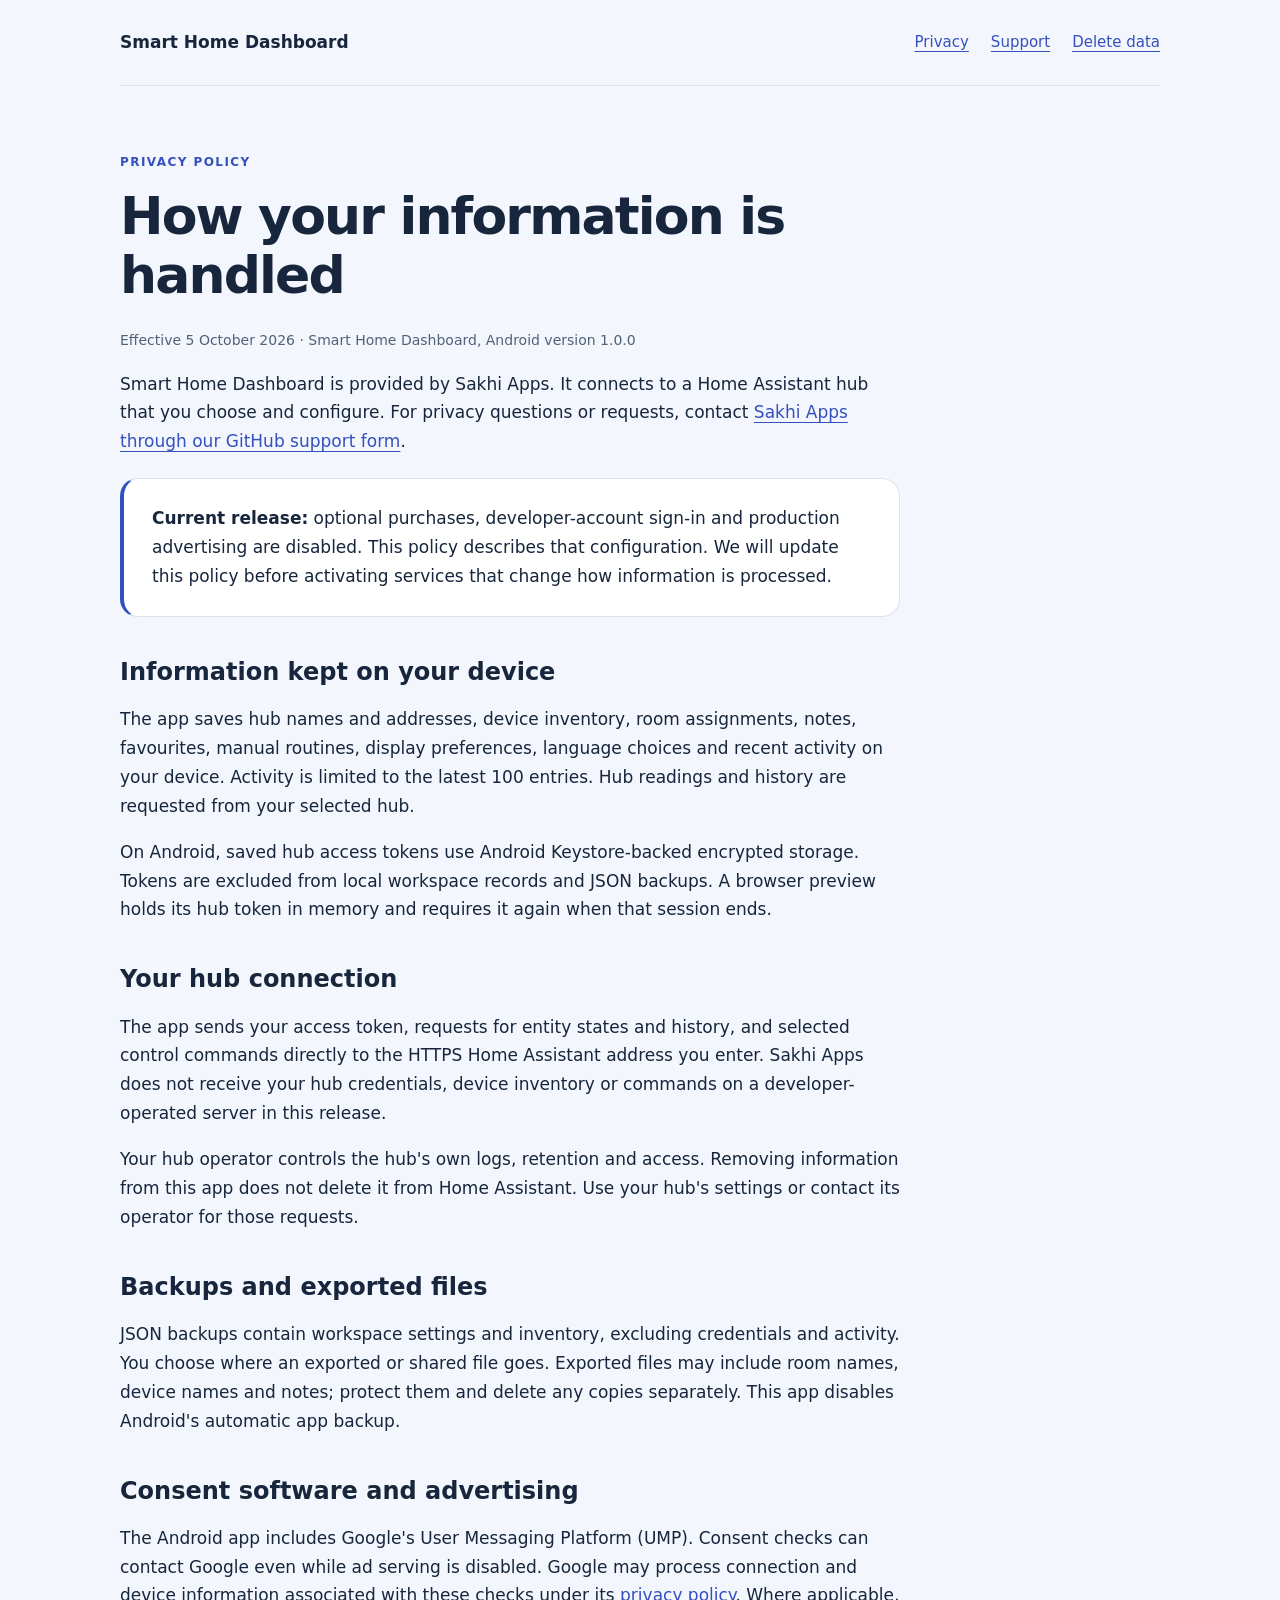
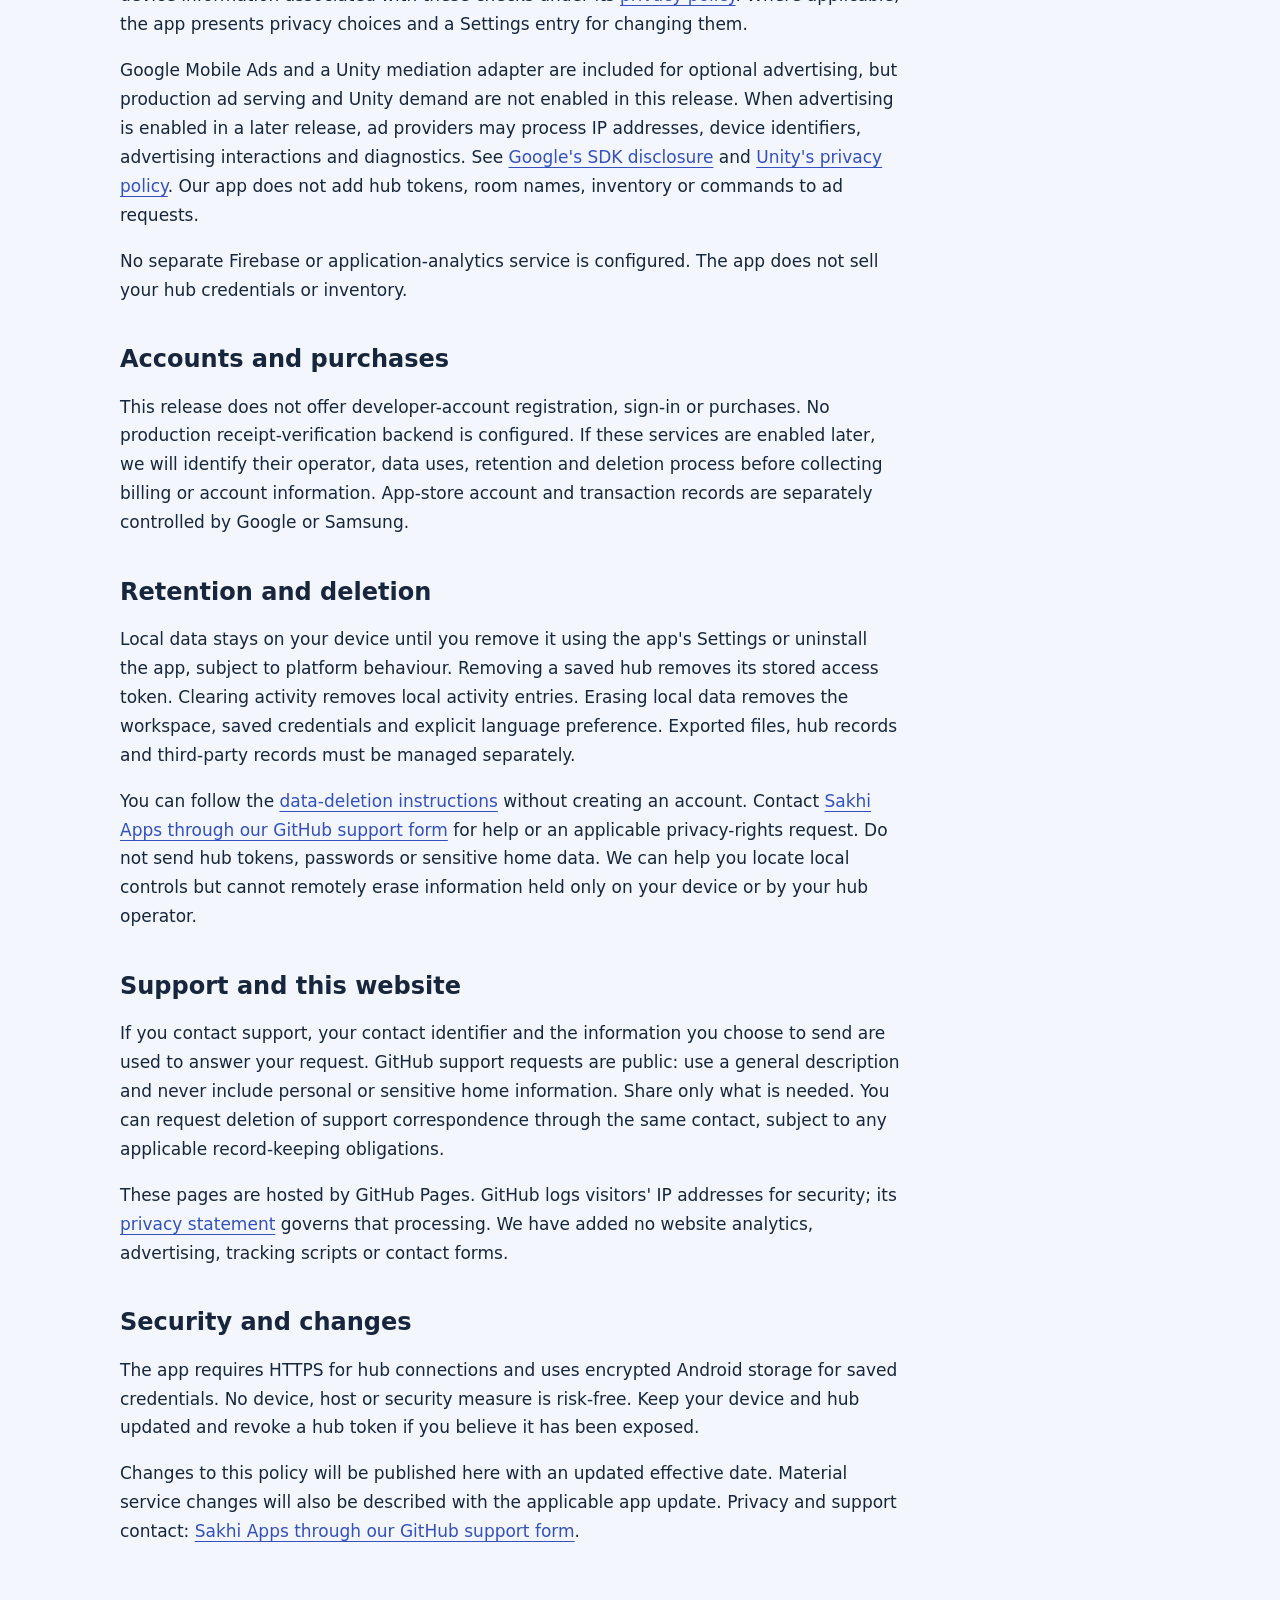
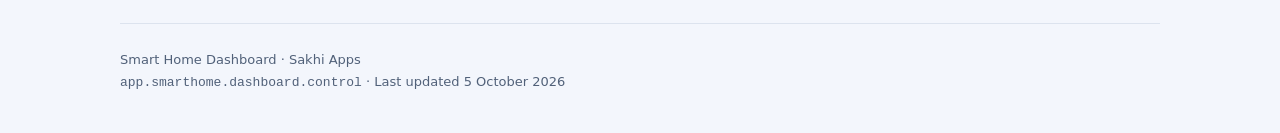
==== privacy.html @ 19cf366d "Publish Smart Home Dashboard privacy and support pages" ====
<!doctype html><html lang="en"><head><meta charset="utf-8"><meta name="viewport" content="width=device-width, initial-scale=1"><meta name="referrer" content="strict-origin-when-cross-origin"><title>Privacy policy · Smart Home Dashboard</title><meta name="description" content="Privacy, support and data controls for Smart Home Dashboard by Sakhi Apps."><link rel="stylesheet" href="styles.css"></head><body><header><a class="brand" href="index.html">Smart Home Dashboard</a><nav aria-label="Main navigation"><a href="privacy.html">Privacy</a><a href="support.html">Support</a><a href="data-deletion.html">Delete data</a></nav></header><main><article><p class="eyebrow">Privacy policy</p><h1>How your information is handled</h1><p class="meta">Effective 5 October 2026 · Smart Home Dashboard, Android version 1.0.0</p><p>Smart Home Dashboard is provided by Sakhi Apps. It connects to a Home Assistant hub that you choose and configure. For privacy questions or requests, contact <a class="contact" href="https://github.com/sathvic-kollu/smart-home-dashboard-support/issues/new">Sakhi Apps through our GitHub support form</a>.</p><div class="notice"><strong>Current release:</strong> optional purchases, developer-account sign-in and production advertising are disabled. This policy describes that configuration. We will update this policy before activating services that change how information is processed.</div><h2>Information kept on your device</h2><p>The app saves hub names and addresses, device inventory, room assignments, notes, favourites, manual routines, display preferences, language choices and recent activity on your device. Activity is limited to the latest 100 entries. Hub readings and history are requested from your selected hub.</p><p>On Android, saved hub access tokens use Android Keystore-backed encrypted storage. Tokens are excluded from local workspace records and JSON backups. A browser preview holds its hub token in memory and requires it again when that session ends.</p><h2>Your hub connection</h2><p>The app sends your access token, requests for entity states and history, and selected control commands directly to the HTTPS Home Assistant address you enter. Sakhi Apps does not receive your hub credentials, device inventory or commands on a developer-operated server in this release.</p><p>Your hub operator controls the hub's own logs, retention and access. Removing information from this app does not delete it from Home Assistant. Use your hub's settings or contact its operator for those requests.</p><h2>Backups and exported files</h2><p>JSON backups contain workspace settings and inventory, excluding credentials and activity. You choose where an exported or shared file goes. Exported files may include room names, device names and notes; protect them and delete any copies separately. This app disables Android's automatic app backup.</p><h2>Consent software and advertising</h2><p>The Android app includes Google's User Messaging Platform (UMP). Consent checks can contact Google even while ad serving is disabled. Google may process connection and device information associated with these checks under its <a href="https://policies.google.com/privacy">privacy policy</a>. Where applicable, the app presents privacy choices and a Settings entry for changing them.</p><p>Google Mobile Ads and a Unity mediation adapter are included for optional advertising, but production ad serving and Unity demand are not enabled in this release. When advertising is enabled in a later release, ad providers may process IP addresses, device identifiers, advertising interactions and diagnostics. See <a href="https://developers.google.com/admob/android/privacy/play-data-disclosure">Google's SDK disclosure</a> and <a href="https://unity.com/legal/privacy-policy">Unity's privacy policy</a>. Our app does not add hub tokens, room names, inventory or commands to ad requests.</p><p>No separate Firebase or application-analytics service is configured. The app does not sell your hub credentials or inventory.</p><h2>Accounts and purchases</h2><p>This release does not offer developer-account registration, sign-in or purchases. No production receipt-verification backend is configured. If these services are enabled later, we will identify their operator, data uses, retention and deletion process before collecting billing or account information. App-store account and transaction records are separately controlled by Google or Samsung.</p><h2>Retention and deletion</h2><p>Local data stays on your device until you remove it using the app's Settings or uninstall the app, subject to platform behaviour. Removing a saved hub removes its stored access token. Clearing activity removes local activity entries. Erasing local data removes the workspace, saved credentials and explicit language preference. Exported files, hub records and third-party records must be managed separately.</p><p>You can follow the <a href="data-deletion.html">data-deletion instructions</a> without creating an account. Contact <a class="contact" href="https://github.com/sathvic-kollu/smart-home-dashboard-support/issues/new">Sakhi Apps through our GitHub support form</a> for help or an applicable privacy-rights request. Do not send hub tokens, passwords or sensitive home data. We can help you locate local controls but cannot remotely erase information held only on your device or by your hub operator.</p><h2>Support and this website</h2><p>If you contact support, your contact identifier and the information you choose to send are used to answer your request. GitHub support requests are public: use a general description and never include personal or sensitive home information. Share only what is needed. You can request deletion of support correspondence through the same contact, subject to any applicable record-keeping obligations.</p><p>These pages are hosted by GitHub Pages. GitHub logs visitors' IP addresses for security; its <a href="https://docs.github.com/en/site-policy/privacy-policies/github-general-privacy-statement">privacy statement</a> governs that processing. We have added no website analytics, advertising, tracking scripts or contact forms.</p><h2>Security and changes</h2><p>The app requires HTTPS for hub connections and uses encrypted Android storage for saved credentials. No device, host or security measure is risk-free. Keep your device and hub updated and revoke a hub token if you believe it has been exposed.</p><p>Changes to this policy will be published here with an updated effective date. Material service changes will also be described with the applicable app update. Privacy and support contact: <a class="contact" href="https://github.com/sathvic-kollu/smart-home-dashboard-support/issues/new">Sakhi Apps through our GitHub support form</a>.</p></article></main><footer>Smart Home Dashboard · Sakhi Apps<br><code>app.smarthome.dashboard.control</code> · Last updated 5 October 2026</footer></body></html>
---- styles.css ----
:root{color-scheme:light;--ink:#17263c;--muted:#516179;--blue:#3450bd;--line:#dce3ee;--paper:#fff;--back:#f3f6fc}*{box-sizing:border-box}html{scroll-behavior:smooth}body{margin:0;background:var(--back);color:var(--ink);font:17px/1.7 system-ui,-apple-system,BlinkMacSystemFont,"Segoe UI",sans-serif}a{color:var(--blue);text-underline-offset:4px}a:focus-visible,summary:focus-visible{outline:3px solid #1c64e8;outline-offset:5px}header,main,footer{width:min(1040px,calc(100% - 40px));margin:auto}header{display:flex;align-items:center;justify-content:space-between;gap:24px;padding:28px 0;border-bottom:1px solid var(--line)}.brand{font-weight:750;text-decoration:none;color:var(--ink)}nav{display:flex;gap:22px;flex-wrap:wrap;font-size:15px}main{padding:54px 0 60px}article{max-width:780px}.eyebrow{font-size:12px;letter-spacing:.12em;text-transform:uppercase;font-weight:750;color:var(--blue)}h1{font-size:clamp(34px,6vw,52px);line-height:1.13;letter-spacing:-.035em;margin:15px 0 24px}h2{font-size:24px;line-height:1.3;margin:40px 0 12px}h3{font-size:19px;margin:25px 0 8px}.lead{font-size:20px;line-height:1.6;color:var(--muted)}.meta{color:var(--muted);font-size:14px}.notice,.card{background:var(--paper);border:1px solid var(--line);border-radius:18px;padding:25px 28px;margin:22px 0}.notice{border-left:4px solid var(--blue)}.cards{display:grid;grid-template-columns:repeat(3,minmax(0,1fr));gap:20px}.cards .card{margin:0}.card h2{margin:0 0 12px}.card p{font-size:16px;color:var(--muted)}.button{display:inline-flex;min-height:48px;align-items:center;background:var(--blue);color:white;border-radius:10px;padding:10px 18px;text-decoration:none;font-weight:650}.contact{overflow-wrap:anywhere}table{width:100%;border-collapse:collapse;font-size:15px}td,th{text-align:left;vertical-align:top;padding:14px 10px;border-bottom:1px solid var(--line)}th{color:var(--muted);font-weight:650}ul,ol{padding-left:24px}li{margin:8px 0}footer{border-top:1px solid var(--line);padding:25px 0 40px;color:var(--muted);font-size:13px}code{overflow-wrap:anywhere}details{border-top:1px solid var(--line);padding:20px 0}summary{font-weight:650;cursor:pointer;min-height:44px}section{scroll-margin-top:25px}@media(max-width:700px){header{align-items:flex-start;flex-direction:column;gap:14px}main{padding-top:35px}.cards{grid-template-columns:1fr}.notice,.card{padding:20px}table{font-size:14px}td,th{padding:10px 6px}}@media(prefers-reduced-motion:reduce){html{scroll-behavior:auto}}
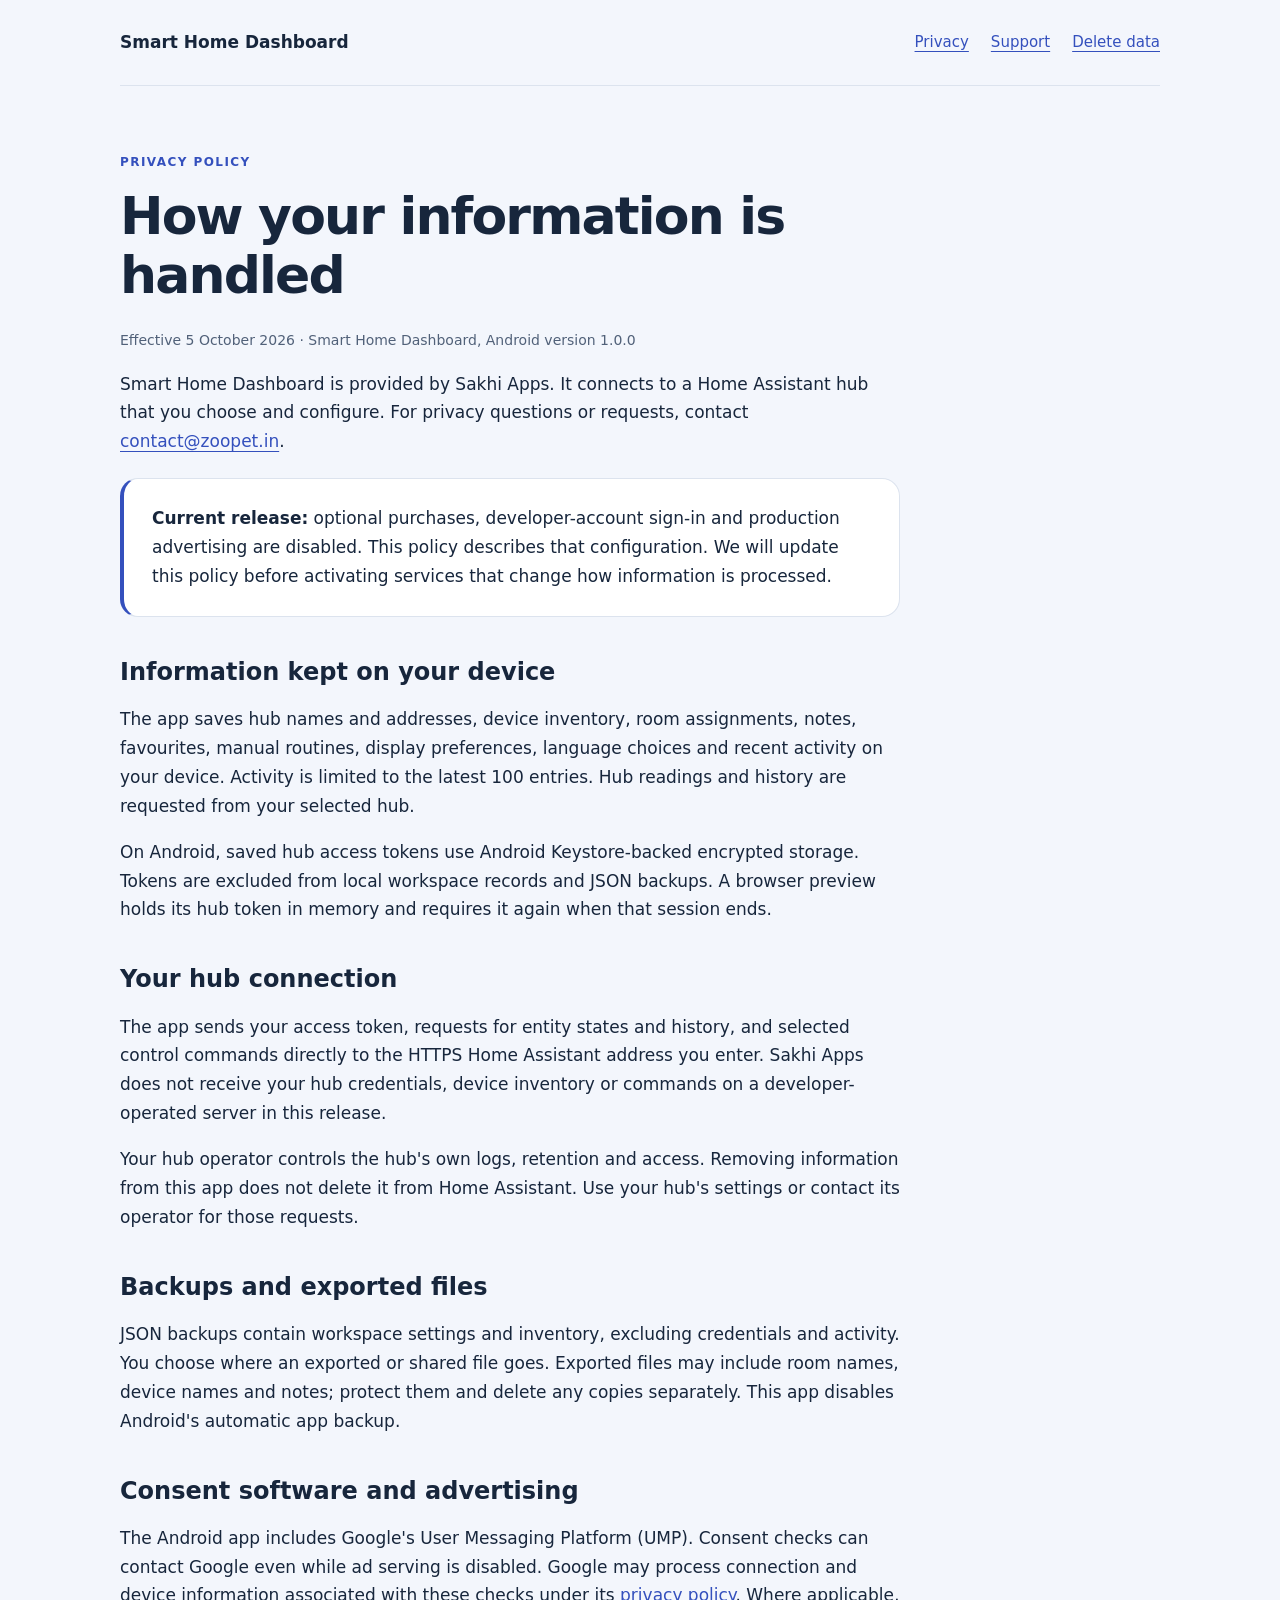
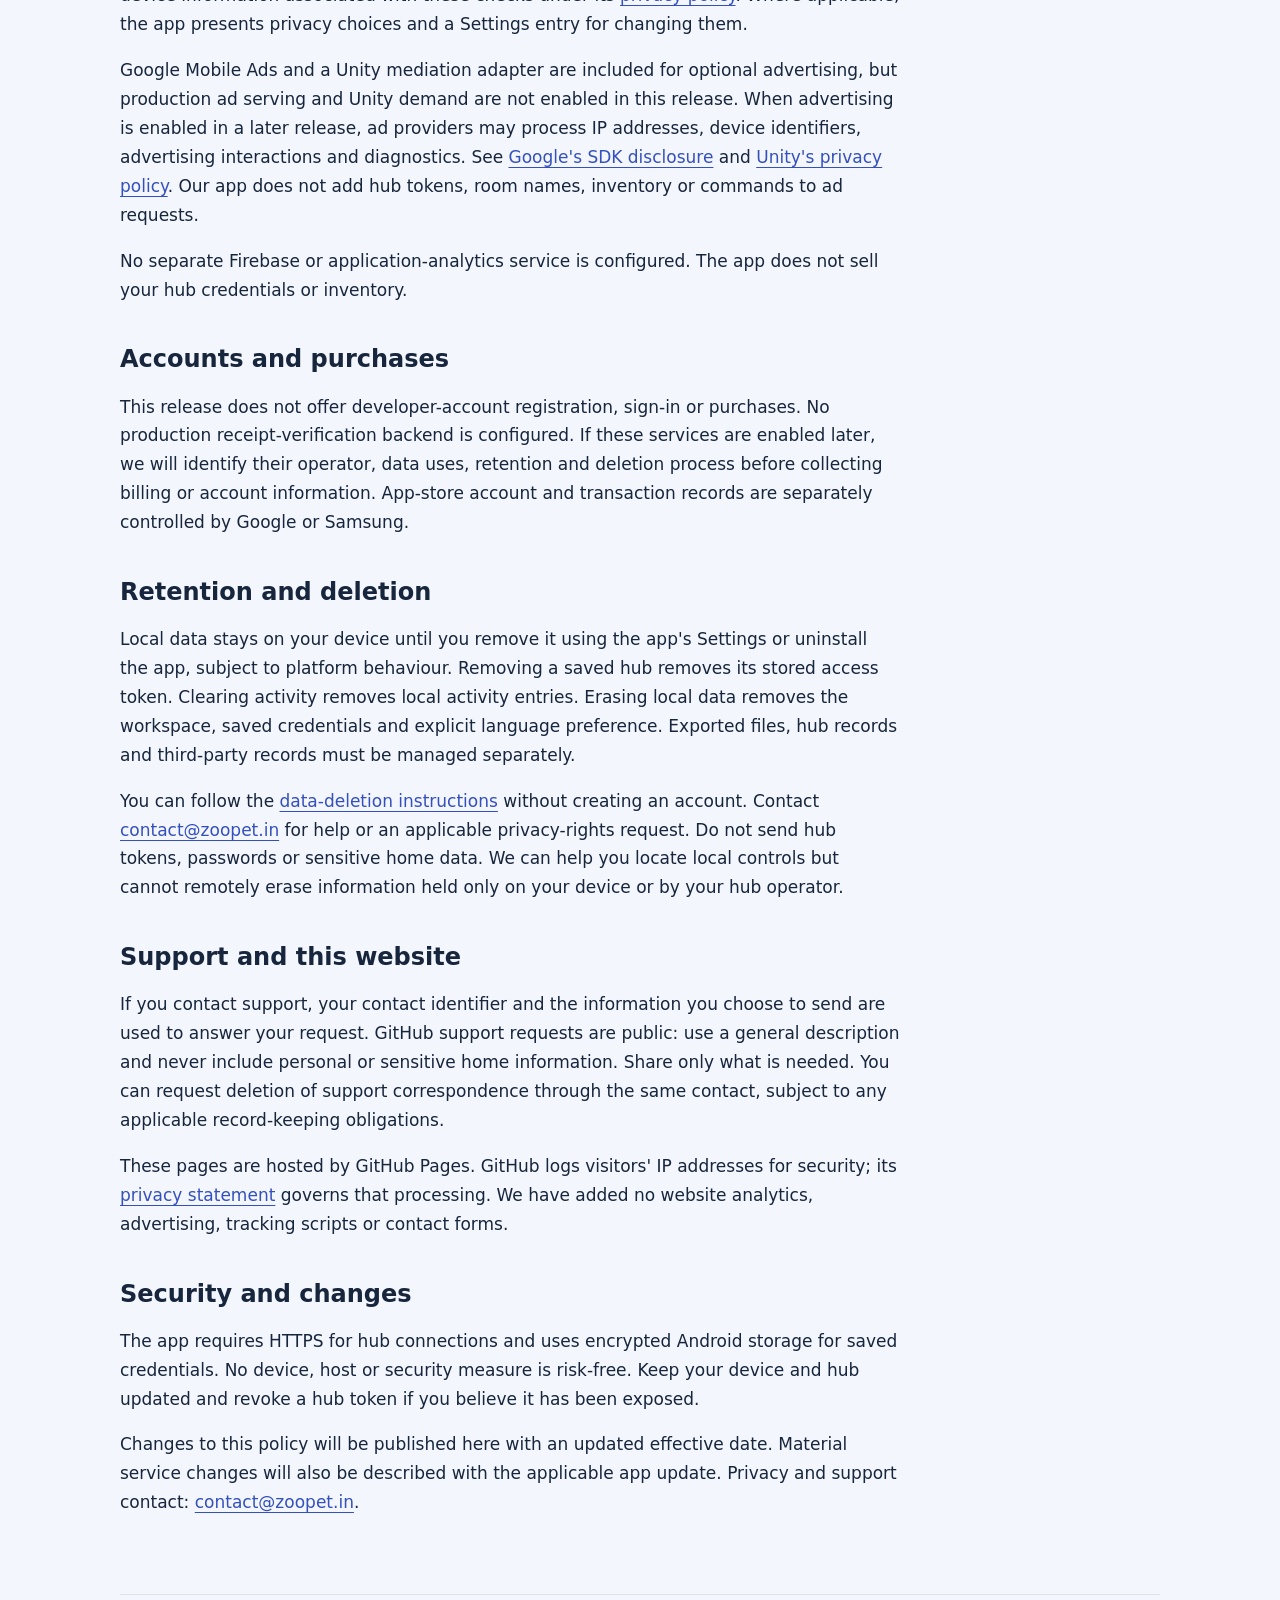
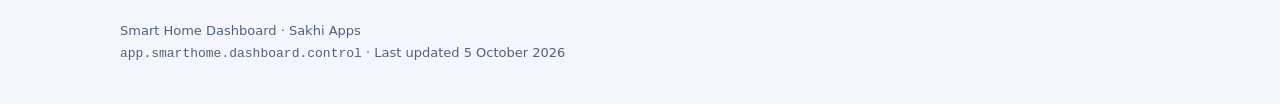
==== commit f5a8c5ff: "Add owner-provided privacy and support email" ====
--- a/privacy.html
+++ b/privacy.html
@@ -1 +1 @@
-<!doctype html><html lang="en"><head><meta charset="utf-8"><meta name="viewport" content="width=device-width, initial-scale=1"><meta name="referrer" content="strict-origin-when-cross-origin"><title>Privacy policy · Smart Home Dashboard</title><meta name="description" content="Privacy, support and data controls for Smart Home Dashboard by Sakhi Apps."><link rel="stylesheet" href="styles.css"></head><body><header><a class="brand" href="index.html">Smart Home Dashboard</a><nav aria-label="Main navigation"><a href="privacy.html">Privacy</a><a href="support.html">Support</a><a href="data-deletion.html">Delete data</a></nav></header><main><article><p class="eyebrow">Privacy policy</p><h1>How your information is handled</h1><p class="meta">Effective 5 October 2026 · Smart Home Dashboard, Android version 1.0.0</p><p>Smart Home Dashboard is provided by Sakhi Apps. It connects to a Home Assistant hub that you choose and configure. For privacy questions or requests, contact <a class="contact" href="https://github.com/sathvic-kollu/smart-home-dashboard-support/issues/new">Sakhi Apps through our GitHub support form</a>.</p><div class="notice"><strong>Current release:</strong> optional purchases, developer-account sign-in and production advertising are disabled. This policy describes that configuration. We will update this policy before activating services that change how information is processed.</div><h2>Information kept on your device</h2><p>The app saves hub names and addresses, device inventory, room assignments, notes, favourites, manual routines, display preferences, language choices and recent activity on your device. Activity is limited to the latest 100 entries. Hub readings and history are requested from your selected hub.</p><p>On Android, saved hub access tokens use Android Keystore-backed encrypted storage. Tokens are excluded from local workspace records and JSON backups. A browser preview holds its hub token in memory and requires it again when that session ends.</p><h2>Your hub connection</h2><p>The app sends your access token, requests for entity states and history, and selected control commands directly to the HTTPS Home Assistant address you enter. Sakhi Apps does not receive your hub credentials, device inventory or commands on a developer-operated server in this release.</p><p>Your hub operator controls the hub's own logs, retention and access. Removing information from this app does not delete it from Home Assistant. Use your hub's settings or contact its operator for those requests.</p><h2>Backups and exported files</h2><p>JSON backups contain workspace settings and inventory, excluding credentials and activity. You choose where an exported or shared file goes. Exported files may include room names, device names and notes; protect them and delete any copies separately. This app disables Android's automatic app backup.</p><h2>Consent software and advertising</h2><p>The Android app includes Google's User Messaging Platform (UMP). Consent checks can contact Google even while ad serving is disabled. Google may process connection and device information associated with these checks under its <a href="https://policies.google.com/privacy">privacy policy</a>. Where applicable, the app presents privacy choices and a Settings entry for changing them.</p><p>Google Mobile Ads and a Unity mediation adapter are included for optional advertising, but production ad serving and Unity demand are not enabled in this release. When advertising is enabled in a later release, ad providers may process IP addresses, device identifiers, advertising interactions and diagnostics. See <a href="https://developers.google.com/admob/android/privacy/play-data-disclosure">Google's SDK disclosure</a> and <a href="https://unity.com/legal/privacy-policy">Unity's privacy policy</a>. Our app does not add hub tokens, room names, inventory or commands to ad requests.</p><p>No separate Firebase or application-analytics service is configured. The app does not sell your hub credentials or inventory.</p><h2>Accounts and purchases</h2><p>This release does not offer developer-account registration, sign-in or purchases. No production receipt-verification backend is configured. If these services are enabled later, we will identify their operator, data uses, retention and deletion process before collecting billing or account information. App-store account and transaction records are separately controlled by Google or Samsung.</p><h2>Retention and deletion</h2><p>Local data stays on your device until you remove it using the app's Settings or uninstall the app, subject to platform behaviour. Removing a saved hub removes its stored access token. Clearing activity removes local activity entries. Erasing local data removes the workspace, saved credentials and explicit language preference. Exported files, hub records and third-party records must be managed separately.</p><p>You can follow the <a href="data-deletion.html">data-deletion instructions</a> without creating an account. Contact <a class="contact" href="https://github.com/sathvic-kollu/smart-home-dashboard-support/issues/new">Sakhi Apps through our GitHub support form</a> for help or an applicable privacy-rights request. Do not send hub tokens, passwords or sensitive home data. We can help you locate local controls but cannot remotely erase information held only on your device or by your hub operator.</p><h2>Support and this website</h2><p>If you contact support, your contact identifier and the information you choose to send are used to answer your request. GitHub support requests are public: use a general description and never include personal or sensitive home information. Share only what is needed. You can request deletion of support correspondence through the same contact, subject to any applicable record-keeping obligations.</p><p>These pages are hosted by GitHub Pages. GitHub logs visitors' IP addresses for security; its <a href="https://docs.github.com/en/site-policy/privacy-policies/github-general-privacy-statement">privacy statement</a> governs that processing. We have added no website analytics, advertising, tracking scripts or contact forms.</p><h2>Security and changes</h2><p>The app requires HTTPS for hub connections and uses encrypted Android storage for saved credentials. No device, host or security measure is risk-free. Keep your device and hub updated and revoke a hub token if you believe it has been exposed.</p><p>Changes to this policy will be published here with an updated effective date. Material service changes will also be described with the applicable app update. Privacy and support contact: <a class="contact" href="https://github.com/sathvic-kollu/smart-home-dashboard-support/issues/new">Sakhi Apps through our GitHub support form</a>.</p></article></main><footer>Smart Home Dashboard · Sakhi Apps<br><code>app.smarthome.dashboard.control</code> · Last updated 5 October 2026</footer></body></html>+<!doctype html><html lang="en"><head><meta charset="utf-8"><meta name="viewport" content="width=device-width, initial-scale=1"><meta name="referrer" content="strict-origin-when-cross-origin"><title>Privacy policy · Smart Home Dashboard</title><meta name="description" content="Privacy, support and data controls for Smart Home Dashboard by Sakhi Apps."><link rel="stylesheet" href="styles.css"></head><body><header><a class="brand" href="index.html">Smart Home Dashboard</a><nav aria-label="Main navigation"><a href="privacy.html">Privacy</a><a href="support.html">Support</a><a href="data-deletion.html">Delete data</a></nav></header><main><article><p class="eyebrow">Privacy policy</p><h1>How your information is handled</h1><p class="meta">Effective 5 October 2026 · Smart Home Dashboard, Android version 1.0.0</p><p>Smart Home Dashboard is provided by Sakhi Apps. It connects to a Home Assistant hub that you choose and configure. For privacy questions or requests, contact <a class="contact" href="mailto:contact@zoopet.in">contact@zoopet.in</a>.</p><div class="notice"><strong>Current release:</strong> optional purchases, developer-account sign-in and production advertising are disabled. This policy describes that configuration. We will update this policy before activating services that change how information is processed.</div><h2>Information kept on your device</h2><p>The app saves hub names and addresses, device inventory, room assignments, notes, favourites, manual routines, display preferences, language choices and recent activity on your device. Activity is limited to the latest 100 entries. Hub readings and history are requested from your selected hub.</p><p>On Android, saved hub access tokens use Android Keystore-backed encrypted storage. Tokens are excluded from local workspace records and JSON backups. A browser preview holds its hub token in memory and requires it again when that session ends.</p><h2>Your hub connection</h2><p>The app sends your access token, requests for entity states and history, and selected control commands directly to the HTTPS Home Assistant address you enter. Sakhi Apps does not receive your hub credentials, device inventory or commands on a developer-operated server in this release.</p><p>Your hub operator controls the hub's own logs, retention and access. Removing information from this app does not delete it from Home Assistant. Use your hub's settings or contact its operator for those requests.</p><h2>Backups and exported files</h2><p>JSON backups contain workspace settings and inventory, excluding credentials and activity. You choose where an exported or shared file goes. Exported files may include room names, device names and notes; protect them and delete any copies separately. This app disables Android's automatic app backup.</p><h2>Consent software and advertising</h2><p>The Android app includes Google's User Messaging Platform (UMP). Consent checks can contact Google even while ad serving is disabled. Google may process connection and device information associated with these checks under its <a href="https://policies.google.com/privacy">privacy policy</a>. Where applicable, the app presents privacy choices and a Settings entry for changing them.</p><p>Google Mobile Ads and a Unity mediation adapter are included for optional advertising, but production ad serving and Unity demand are not enabled in this release. When advertising is enabled in a later release, ad providers may process IP addresses, device identifiers, advertising interactions and diagnostics. See <a href="https://developers.google.com/admob/android/privacy/play-data-disclosure">Google's SDK disclosure</a> and <a href="https://unity.com/legal/privacy-policy">Unity's privacy policy</a>. Our app does not add hub tokens, room names, inventory or commands to ad requests.</p><p>No separate Firebase or application-analytics service is configured. The app does not sell your hub credentials or inventory.</p><h2>Accounts and purchases</h2><p>This release does not offer developer-account registration, sign-in or purchases. No production receipt-verification backend is configured. If these services are enabled later, we will identify their operator, data uses, retention and deletion process before collecting billing or account information. App-store account and transaction records are separately controlled by Google or Samsung.</p><h2>Retention and deletion</h2><p>Local data stays on your device until you remove it using the app's Settings or uninstall the app, subject to platform behaviour. Removing a saved hub removes its stored access token. Clearing activity removes local activity entries. Erasing local data removes the workspace, saved credentials and explicit language preference. Exported files, hub records and third-party records must be managed separately.</p><p>You can follow the <a href="data-deletion.html">data-deletion instructions</a> without creating an account. Contact <a class="contact" href="mailto:contact@zoopet.in">contact@zoopet.in</a> for help or an applicable privacy-rights request. Do not send hub tokens, passwords or sensitive home data. We can help you locate local controls but cannot remotely erase information held only on your device or by your hub operator.</p><h2>Support and this website</h2><p>If you contact support, your contact identifier and the information you choose to send are used to answer your request. GitHub support requests are public: use a general description and never include personal or sensitive home information. Share only what is needed. You can request deletion of support correspondence through the same contact, subject to any applicable record-keeping obligations.</p><p>These pages are hosted by GitHub Pages. GitHub logs visitors' IP addresses for security; its <a href="https://docs.github.com/en/site-policy/privacy-policies/github-general-privacy-statement">privacy statement</a> governs that processing. We have added no website analytics, advertising, tracking scripts or contact forms.</p><h2>Security and changes</h2><p>The app requires HTTPS for hub connections and uses encrypted Android storage for saved credentials. No device, host or security measure is risk-free. Keep your device and hub updated and revoke a hub token if you believe it has been exposed.</p><p>Changes to this policy will be published here with an updated effective date. Material service changes will also be described with the applicable app update. Privacy and support contact: <a class="contact" href="mailto:contact@zoopet.in">contact@zoopet.in</a>.</p></article></main><footer>Smart Home Dashboard · Sakhi Apps<br><code>app.smarthome.dashboard.control</code> · Last updated 5 October 2026</footer></body></html>
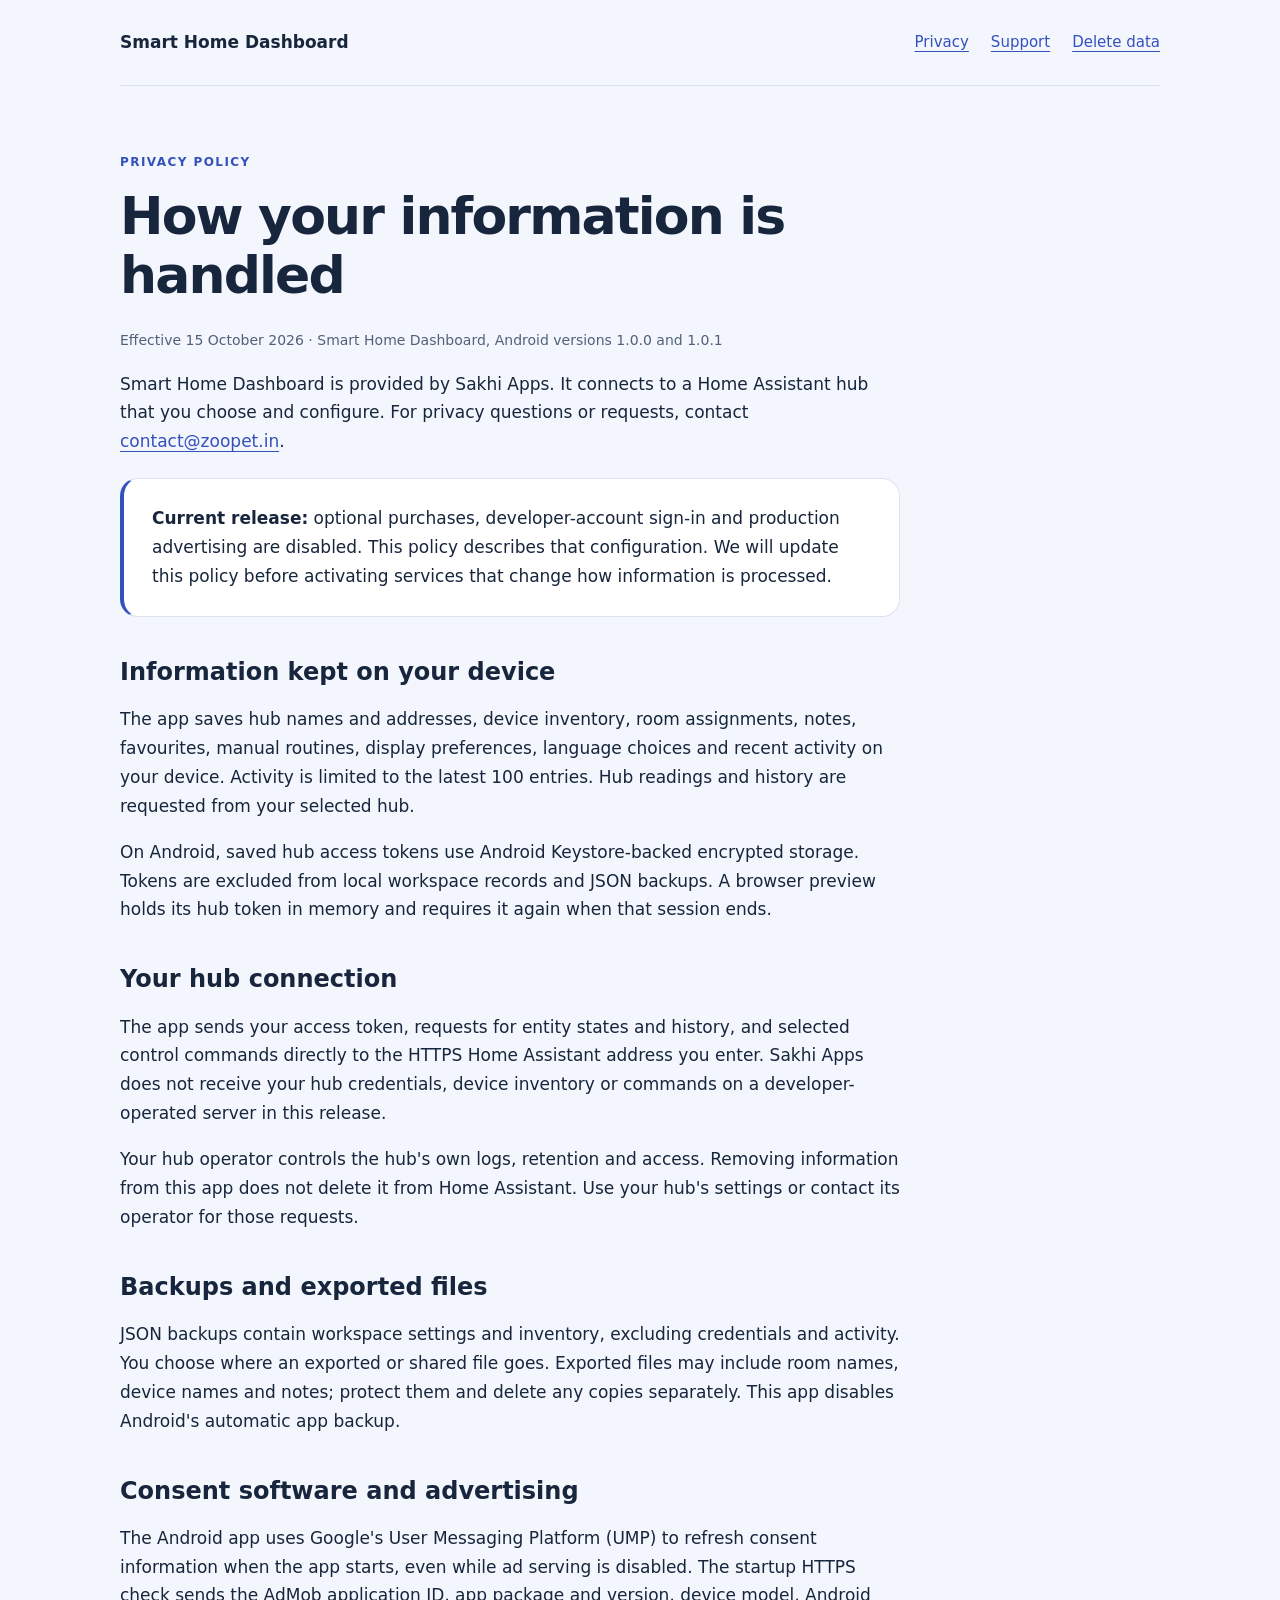
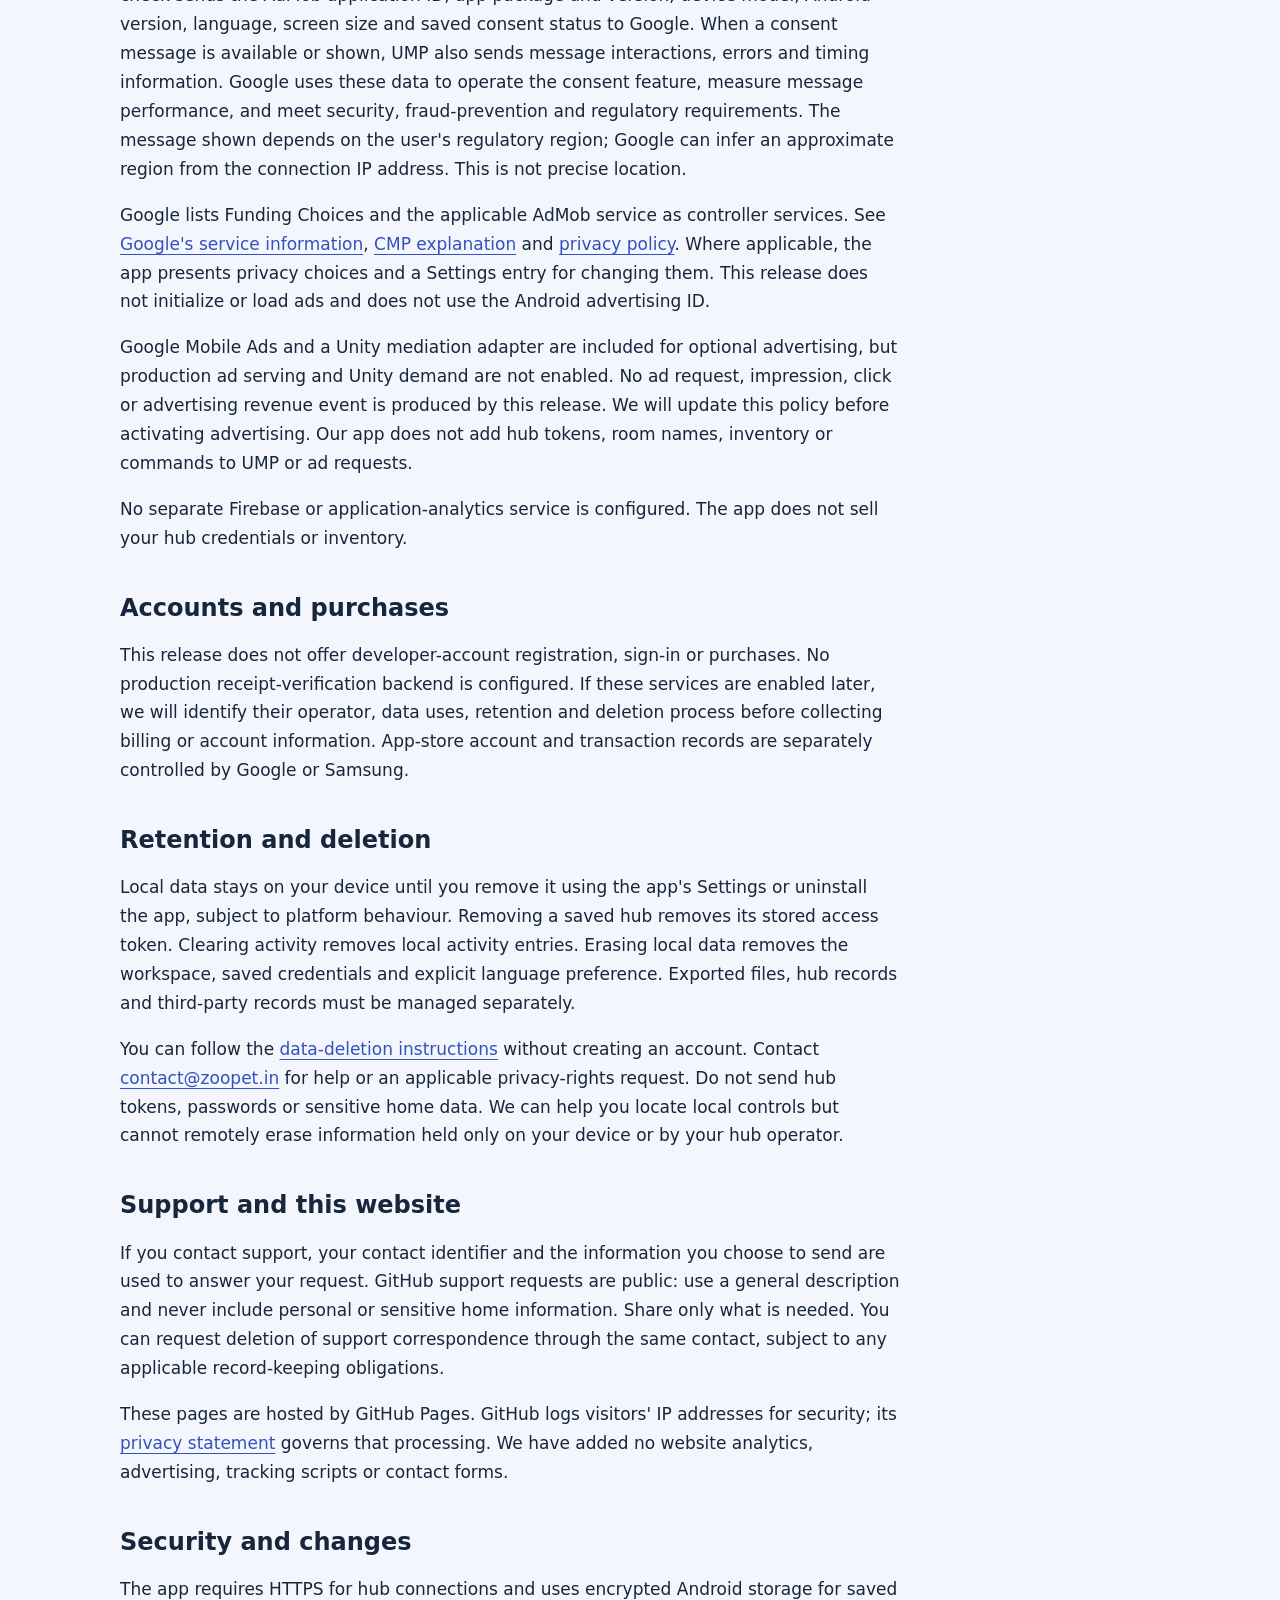
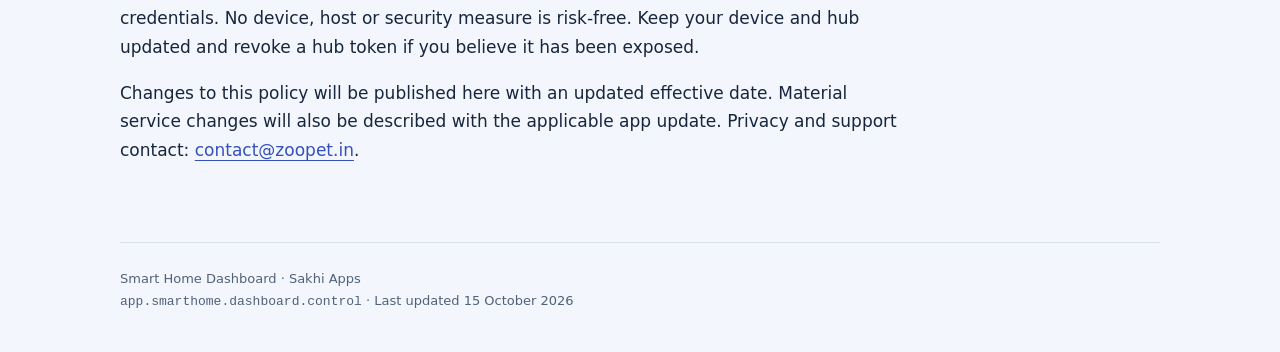
==== commit 6572103d: "Clarify consent data processing for Smart Home Dashboard" ====
--- a/privacy.html
+++ b/privacy.html
@@ -1 +1 @@
-<!doctype html><html lang="en"><head><meta charset="utf-8"><meta name="viewport" content="width=device-width, initial-scale=1"><meta name="referrer" content="strict-origin-when-cross-origin"><title>Privacy policy · Smart Home Dashboard</title><meta name="description" content="Privacy, support and data controls for Smart Home Dashboard by Sakhi Apps."><link rel="stylesheet" href="styles.css"></head><body><header><a class="brand" href="index.html">Smart Home Dashboard</a><nav aria-label="Main navigation"><a href="privacy.html">Privacy</a><a href="support.html">Support</a><a href="data-deletion.html">Delete data</a></nav></header><main><article><p class="eyebrow">Privacy policy</p><h1>How your information is handled</h1><p class="meta">Effective 5 October 2026 · Smart Home Dashboard, Android version 1.0.0</p><p>Smart Home Dashboard is provided by Sakhi Apps. It connects to a Home Assistant hub that you choose and configure. For privacy questions or requests, contact <a class="contact" href="mailto:contact@zoopet.in">contact@zoopet.in</a>.</p><div class="notice"><strong>Current release:</strong> optional purchases, developer-account sign-in and production advertising are disabled. This policy describes that configuration. We will update this policy before activating services that change how information is processed.</div><h2>Information kept on your device</h2><p>The app saves hub names and addresses, device inventory, room assignments, notes, favourites, manual routines, display preferences, language choices and recent activity on your device. Activity is limited to the latest 100 entries. Hub readings and history are requested from your selected hub.</p><p>On Android, saved hub access tokens use Android Keystore-backed encrypted storage. Tokens are excluded from local workspace records and JSON backups. A browser preview holds its hub token in memory and requires it again when that session ends.</p><h2>Your hub connection</h2><p>The app sends your access token, requests for entity states and history, and selected control commands directly to the HTTPS Home Assistant address you enter. Sakhi Apps does not receive your hub credentials, device inventory or commands on a developer-operated server in this release.</p><p>Your hub operator controls the hub's own logs, retention and access. Removing information from this app does not delete it from Home Assistant. Use your hub's settings or contact its operator for those requests.</p><h2>Backups and exported files</h2><p>JSON backups contain workspace settings and inventory, excluding credentials and activity. You choose where an exported or shared file goes. Exported files may include room names, device names and notes; protect them and delete any copies separately. This app disables Android's automatic app backup.</p><h2>Consent software and advertising</h2><p>The Android app includes Google's User Messaging Platform (UMP). Consent checks can contact Google even while ad serving is disabled. Google may process connection and device information associated with these checks under its <a href="https://policies.google.com/privacy">privacy policy</a>. Where applicable, the app presents privacy choices and a Settings entry for changing them.</p><p>Google Mobile Ads and a Unity mediation adapter are included for optional advertising, but production ad serving and Unity demand are not enabled in this release. When advertising is enabled in a later release, ad providers may process IP addresses, device identifiers, advertising interactions and diagnostics. See <a href="https://developers.google.com/admob/android/privacy/play-data-disclosure">Google's SDK disclosure</a> and <a href="https://unity.com/legal/privacy-policy">Unity's privacy policy</a>. Our app does not add hub tokens, room names, inventory or commands to ad requests.</p><p>No separate Firebase or application-analytics service is configured. The app does not sell your hub credentials or inventory.</p><h2>Accounts and purchases</h2><p>This release does not offer developer-account registration, sign-in or purchases. No production receipt-verification backend is configured. If these services are enabled later, we will identify their operator, data uses, retention and deletion process before collecting billing or account information. App-store account and transaction records are separately controlled by Google or Samsung.</p><h2>Retention and deletion</h2><p>Local data stays on your device until you remove it using the app's Settings or uninstall the app, subject to platform behaviour. Removing a saved hub removes its stored access token. Clearing activity removes local activity entries. Erasing local data removes the workspace, saved credentials and explicit language preference. Exported files, hub records and third-party records must be managed separately.</p><p>You can follow the <a href="data-deletion.html">data-deletion instructions</a> without creating an account. Contact <a class="contact" href="mailto:contact@zoopet.in">contact@zoopet.in</a> for help or an applicable privacy-rights request. Do not send hub tokens, passwords or sensitive home data. We can help you locate local controls but cannot remotely erase information held only on your device or by your hub operator.</p><h2>Support and this website</h2><p>If you contact support, your contact identifier and the information you choose to send are used to answer your request. GitHub support requests are public: use a general description and never include personal or sensitive home information. Share only what is needed. You can request deletion of support correspondence through the same contact, subject to any applicable record-keeping obligations.</p><p>These pages are hosted by GitHub Pages. GitHub logs visitors' IP addresses for security; its <a href="https://docs.github.com/en/site-policy/privacy-policies/github-general-privacy-statement">privacy statement</a> governs that processing. We have added no website analytics, advertising, tracking scripts or contact forms.</p><h2>Security and changes</h2><p>The app requires HTTPS for hub connections and uses encrypted Android storage for saved credentials. No device, host or security measure is risk-free. Keep your device and hub updated and revoke a hub token if you believe it has been exposed.</p><p>Changes to this policy will be published here with an updated effective date. Material service changes will also be described with the applicable app update. Privacy and support contact: <a class="contact" href="mailto:contact@zoopet.in">contact@zoopet.in</a>.</p></article></main><footer>Smart Home Dashboard · Sakhi Apps<br><code>app.smarthome.dashboard.control</code> · Last updated 5 October 2026</footer></body></html>+<!doctype html><html lang="en"><head><meta charset="utf-8"><meta name="viewport" content="width=device-width, initial-scale=1"><meta name="referrer" content="strict-origin-when-cross-origin"><title>Privacy policy · Smart Home Dashboard</title><meta name="description" content="Privacy, support and data controls for Smart Home Dashboard by Sakhi Apps."><link rel="stylesheet" href="styles.css"></head><body><header><a class="brand" href="index.html">Smart Home Dashboard</a><nav aria-label="Main navigation"><a href="privacy.html">Privacy</a><a href="support.html">Support</a><a href="data-deletion.html">Delete data</a></nav></header><main><article><p class="eyebrow">Privacy policy</p><h1>How your information is handled</h1><p class="meta">Effective 15 October 2026 · Smart Home Dashboard, Android versions 1.0.0 and 1.0.1</p><p>Smart Home Dashboard is provided by Sakhi Apps. It connects to a Home Assistant hub that you choose and configure. For privacy questions or requests, contact <a class="contact" href="mailto:contact@zoopet.in">contact@zoopet.in</a>.</p><div class="notice"><strong>Current release:</strong> optional purchases, developer-account sign-in and production advertising are disabled. This policy describes that configuration. We will update this policy before activating services that change how information is processed.</div><h2>Information kept on your device</h2><p>The app saves hub names and addresses, device inventory, room assignments, notes, favourites, manual routines, display preferences, language choices and recent activity on your device. Activity is limited to the latest 100 entries. Hub readings and history are requested from your selected hub.</p><p>On Android, saved hub access tokens use Android Keystore-backed encrypted storage. Tokens are excluded from local workspace records and JSON backups. A browser preview holds its hub token in memory and requires it again when that session ends.</p><h2>Your hub connection</h2><p>The app sends your access token, requests for entity states and history, and selected control commands directly to the HTTPS Home Assistant address you enter. Sakhi Apps does not receive your hub credentials, device inventory or commands on a developer-operated server in this release.</p><p>Your hub operator controls the hub's own logs, retention and access. Removing information from this app does not delete it from Home Assistant. Use your hub's settings or contact its operator for those requests.</p><h2>Backups and exported files</h2><p>JSON backups contain workspace settings and inventory, excluding credentials and activity. You choose where an exported or shared file goes. Exported files may include room names, device names and notes; protect them and delete any copies separately. This app disables Android's automatic app backup.</p><h2>Consent software and advertising</h2><p>The Android app uses Google's User Messaging Platform (UMP) to refresh consent information when the app starts, even while ad serving is disabled. The startup HTTPS check sends the AdMob application ID, app package and version, device model, Android version, language, screen size and saved consent status to Google. When a consent message is available or shown, UMP also sends message interactions, errors and timing information. Google uses these data to operate the consent feature, measure message performance, and meet security, fraud-prevention and regulatory requirements. The message shown depends on the user's regulatory region; Google can infer an approximate region from the connection IP address. This is not precise location.</p><p>Google lists Funding Choices and the applicable AdMob service as controller services. See <a href="https://business.safety.google/adsservices/">Google's service information</a>, <a href="https://support.google.com/admob/answer/16918505?hl=en">CMP explanation</a> and <a href="https://policies.google.com/privacy">privacy policy</a>. Where applicable, the app presents privacy choices and a Settings entry for changing them. This release does not initialize or load ads and does not use the Android advertising ID.</p><p>Google Mobile Ads and a Unity mediation adapter are included for optional advertising, but production ad serving and Unity demand are not enabled. No ad request, impression, click or advertising revenue event is produced by this release. We will update this policy before activating advertising. Our app does not add hub tokens, room names, inventory or commands to UMP or ad requests.</p><p>No separate Firebase or application-analytics service is configured. The app does not sell your hub credentials or inventory.</p><h2>Accounts and purchases</h2><p>This release does not offer developer-account registration, sign-in or purchases. No production receipt-verification backend is configured. If these services are enabled later, we will identify their operator, data uses, retention and deletion process before collecting billing or account information. App-store account and transaction records are separately controlled by Google or Samsung.</p><h2>Retention and deletion</h2><p>Local data stays on your device until you remove it using the app's Settings or uninstall the app, subject to platform behaviour. Removing a saved hub removes its stored access token. Clearing activity removes local activity entries. Erasing local data removes the workspace, saved credentials and explicit language preference. Exported files, hub records and third-party records must be managed separately.</p><p>You can follow the <a href="data-deletion.html">data-deletion instructions</a> without creating an account. Contact <a class="contact" href="mailto:contact@zoopet.in">contact@zoopet.in</a> for help or an applicable privacy-rights request. Do not send hub tokens, passwords or sensitive home data. We can help you locate local controls but cannot remotely erase information held only on your device or by your hub operator.</p><h2>Support and this website</h2><p>If you contact support, your contact identifier and the information you choose to send are used to answer your request. GitHub support requests are public: use a general description and never include personal or sensitive home information. Share only what is needed. You can request deletion of support correspondence through the same contact, subject to any applicable record-keeping obligations.</p><p>These pages are hosted by GitHub Pages. GitHub logs visitors' IP addresses for security; its <a href="https://docs.github.com/en/site-policy/privacy-policies/github-general-privacy-statement">privacy statement</a> governs that processing. We have added no website analytics, advertising, tracking scripts or contact forms.</p><h2>Security and changes</h2><p>The app requires HTTPS for hub connections and uses encrypted Android storage for saved credentials. No device, host or security measure is risk-free. Keep your device and hub updated and revoke a hub token if you believe it has been exposed.</p><p>Changes to this policy will be published here with an updated effective date. Material service changes will also be described with the applicable app update. Privacy and support contact: <a class="contact" href="mailto:contact@zoopet.in">contact@zoopet.in</a>.</p></article></main><footer>Smart Home Dashboard · Sakhi Apps<br><code>app.smarthome.dashboard.control</code> · Last updated 15 October 2026</footer></body></html>
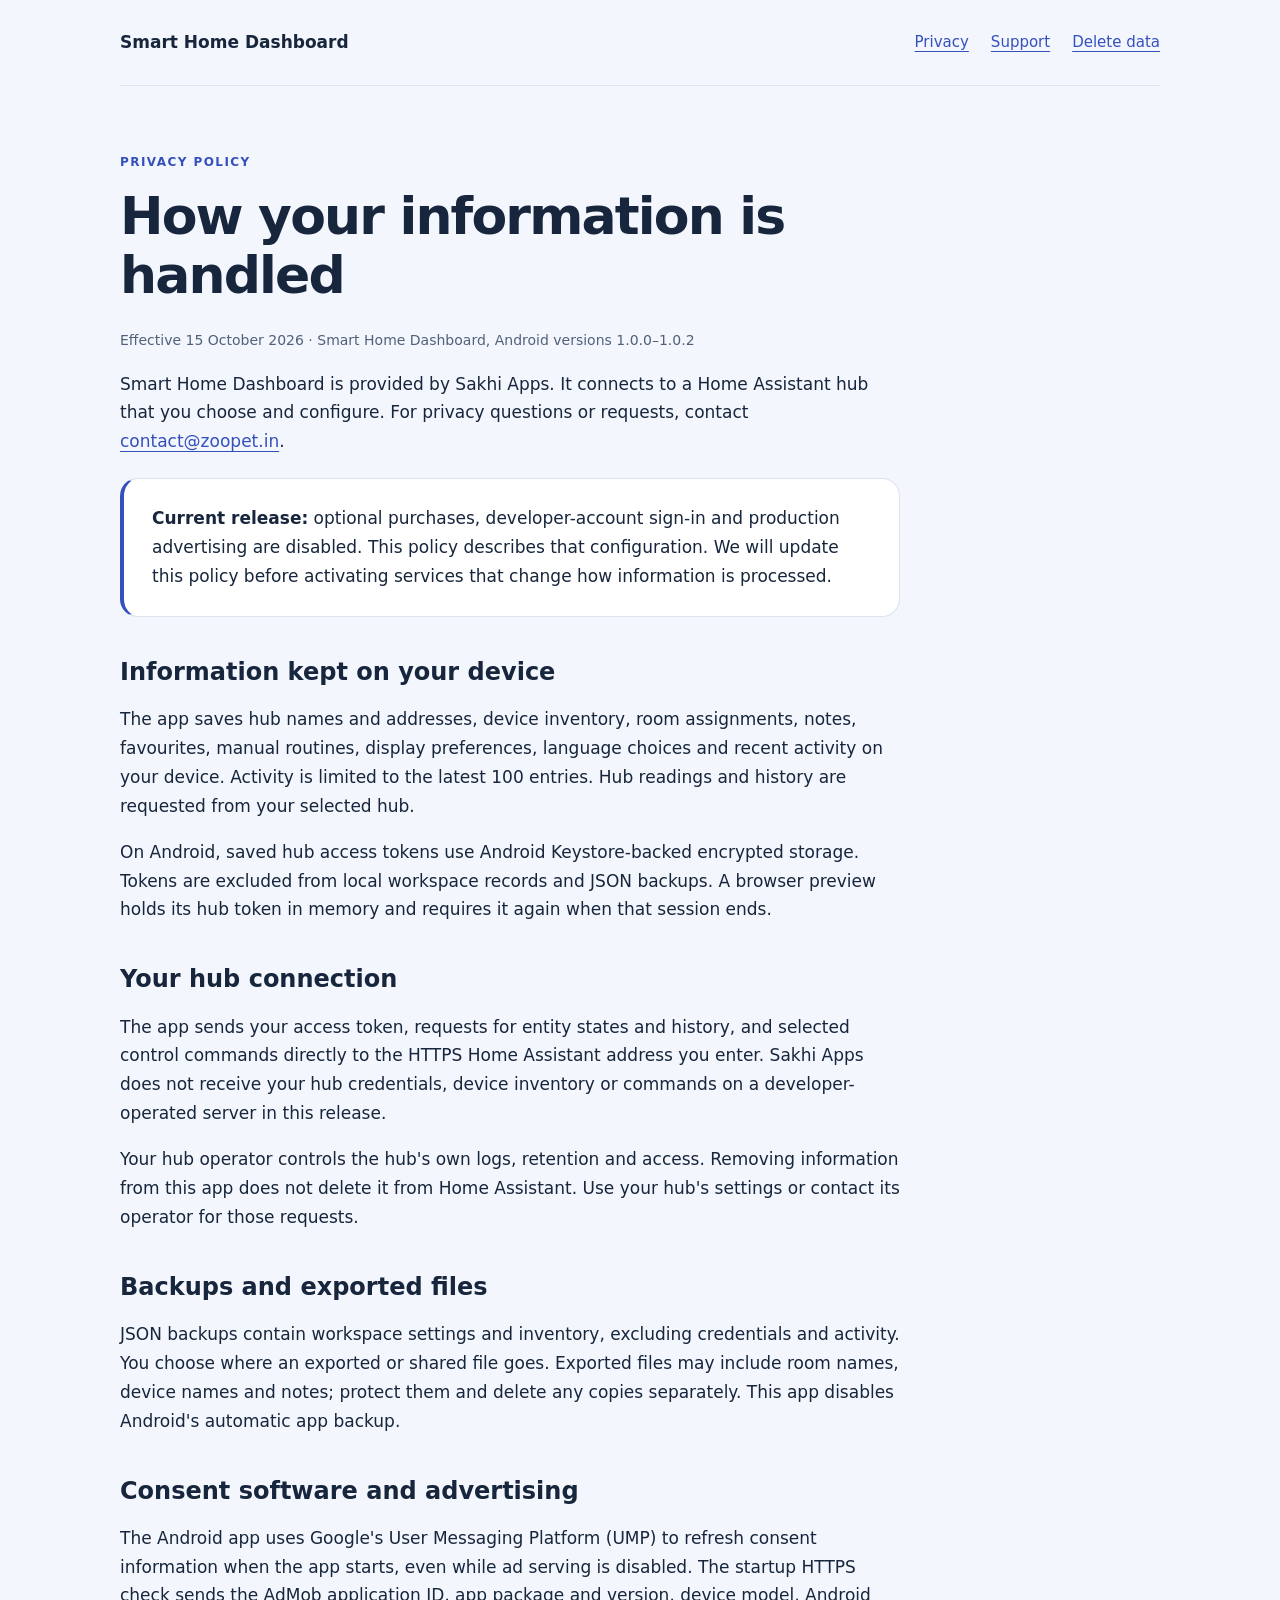
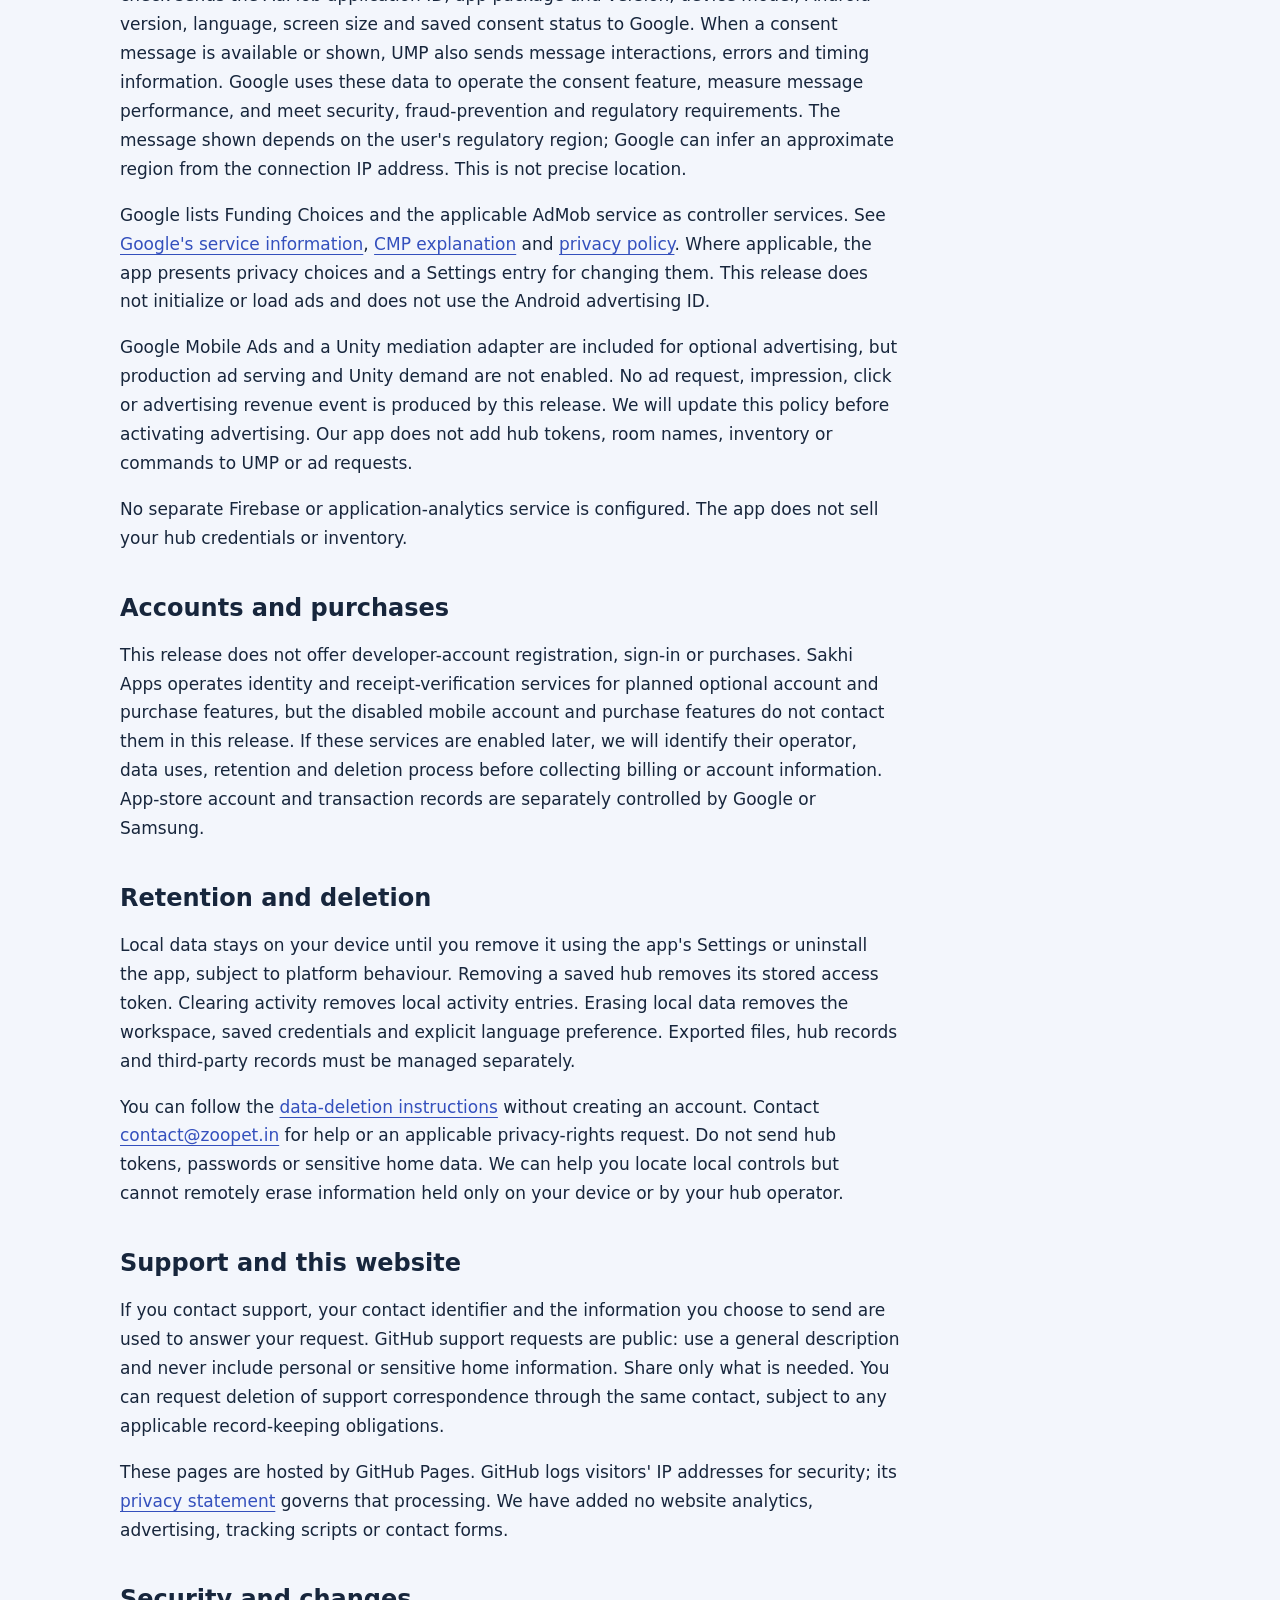
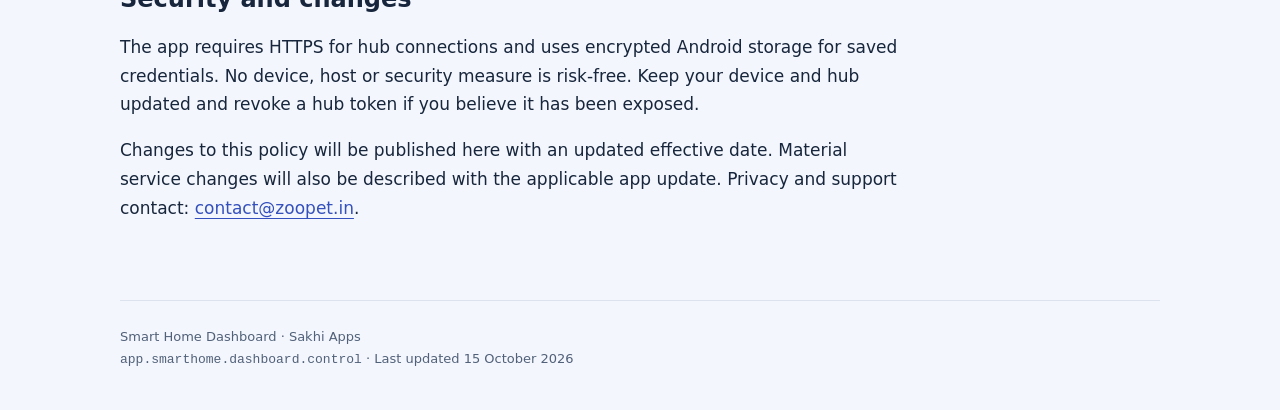
==== commit d3167015: "Clarify consent data processing for Smart Home Dashboard" ====
--- a/privacy.html
+++ b/privacy.html
@@ -1 +1 @@
-<!doctype html><html lang="en"><head><meta charset="utf-8"><meta name="viewport" content="width=device-width, initial-scale=1"><meta name="referrer" content="strict-origin-when-cross-origin"><title>Privacy policy · Smart Home Dashboard</title><meta name="description" content="Privacy, support and data controls for Smart Home Dashboard by Sakhi Apps."><link rel="stylesheet" href="styles.css"></head><body><header><a class="brand" href="index.html">Smart Home Dashboard</a><nav aria-label="Main navigation"><a href="privacy.html">Privacy</a><a href="support.html">Support</a><a href="data-deletion.html">Delete data</a></nav></header><main><article><p class="eyebrow">Privacy policy</p><h1>How your information is handled</h1><p class="meta">Effective 15 October 2026 · Smart Home Dashboard, Android versions 1.0.0 and 1.0.1</p><p>Smart Home Dashboard is provided by Sakhi Apps. It connects to a Home Assistant hub that you choose and configure. For privacy questions or requests, contact <a class="contact" href="mailto:contact@zoopet.in">contact@zoopet.in</a>.</p><div class="notice"><strong>Current release:</strong> optional purchases, developer-account sign-in and production advertising are disabled. This policy describes that configuration. We will update this policy before activating services that change how information is processed.</div><h2>Information kept on your device</h2><p>The app saves hub names and addresses, device inventory, room assignments, notes, favourites, manual routines, display preferences, language choices and recent activity on your device. Activity is limited to the latest 100 entries. Hub readings and history are requested from your selected hub.</p><p>On Android, saved hub access tokens use Android Keystore-backed encrypted storage. Tokens are excluded from local workspace records and JSON backups. A browser preview holds its hub token in memory and requires it again when that session ends.</p><h2>Your hub connection</h2><p>The app sends your access token, requests for entity states and history, and selected control commands directly to the HTTPS Home Assistant address you enter. Sakhi Apps does not receive your hub credentials, device inventory or commands on a developer-operated server in this release.</p><p>Your hub operator controls the hub's own logs, retention and access. Removing information from this app does not delete it from Home Assistant. Use your hub's settings or contact its operator for those requests.</p><h2>Backups and exported files</h2><p>JSON backups contain workspace settings and inventory, excluding credentials and activity. You choose where an exported or shared file goes. Exported files may include room names, device names and notes; protect them and delete any copies separately. This app disables Android's automatic app backup.</p><h2>Consent software and advertising</h2><p>The Android app uses Google's User Messaging Platform (UMP) to refresh consent information when the app starts, even while ad serving is disabled. The startup HTTPS check sends the AdMob application ID, app package and version, device model, Android version, language, screen size and saved consent status to Google. When a consent message is available or shown, UMP also sends message interactions, errors and timing information. Google uses these data to operate the consent feature, measure message performance, and meet security, fraud-prevention and regulatory requirements. The message shown depends on the user's regulatory region; Google can infer an approximate region from the connection IP address. This is not precise location.</p><p>Google lists Funding Choices and the applicable AdMob service as controller services. See <a href="https://business.safety.google/adsservices/">Google's service information</a>, <a href="https://support.google.com/admob/answer/16918505?hl=en">CMP explanation</a> and <a href="https://policies.google.com/privacy">privacy policy</a>. Where applicable, the app presents privacy choices and a Settings entry for changing them. This release does not initialize or load ads and does not use the Android advertising ID.</p><p>Google Mobile Ads and a Unity mediation adapter are included for optional advertising, but production ad serving and Unity demand are not enabled. No ad request, impression, click or advertising revenue event is produced by this release. We will update this policy before activating advertising. Our app does not add hub tokens, room names, inventory or commands to UMP or ad requests.</p><p>No separate Firebase or application-analytics service is configured. The app does not sell your hub credentials or inventory.</p><h2>Accounts and purchases</h2><p>This release does not offer developer-account registration, sign-in or purchases. No production receipt-verification backend is configured. If these services are enabled later, we will identify their operator, data uses, retention and deletion process before collecting billing or account information. App-store account and transaction records are separately controlled by Google or Samsung.</p><h2>Retention and deletion</h2><p>Local data stays on your device until you remove it using the app's Settings or uninstall the app, subject to platform behaviour. Removing a saved hub removes its stored access token. Clearing activity removes local activity entries. Erasing local data removes the workspace, saved credentials and explicit language preference. Exported files, hub records and third-party records must be managed separately.</p><p>You can follow the <a href="data-deletion.html">data-deletion instructions</a> without creating an account. Contact <a class="contact" href="mailto:contact@zoopet.in">contact@zoopet.in</a> for help or an applicable privacy-rights request. Do not send hub tokens, passwords or sensitive home data. We can help you locate local controls but cannot remotely erase information held only on your device or by your hub operator.</p><h2>Support and this website</h2><p>If you contact support, your contact identifier and the information you choose to send are used to answer your request. GitHub support requests are public: use a general description and never include personal or sensitive home information. Share only what is needed. You can request deletion of support correspondence through the same contact, subject to any applicable record-keeping obligations.</p><p>These pages are hosted by GitHub Pages. GitHub logs visitors' IP addresses for security; its <a href="https://docs.github.com/en/site-policy/privacy-policies/github-general-privacy-statement">privacy statement</a> governs that processing. We have added no website analytics, advertising, tracking scripts or contact forms.</p><h2>Security and changes</h2><p>The app requires HTTPS for hub connections and uses encrypted Android storage for saved credentials. No device, host or security measure is risk-free. Keep your device and hub updated and revoke a hub token if you believe it has been exposed.</p><p>Changes to this policy will be published here with an updated effective date. Material service changes will also be described with the applicable app update. Privacy and support contact: <a class="contact" href="mailto:contact@zoopet.in">contact@zoopet.in</a>.</p></article></main><footer>Smart Home Dashboard · Sakhi Apps<br><code>app.smarthome.dashboard.control</code> · Last updated 15 October 2026</footer></body></html>+<!doctype html><html lang="en"><head><meta charset="utf-8"><meta name="viewport" content="width=device-width, initial-scale=1"><meta name="referrer" content="strict-origin-when-cross-origin"><title>Privacy policy · Smart Home Dashboard</title><meta name="description" content="Privacy, support and data controls for Smart Home Dashboard by Sakhi Apps."><link rel="stylesheet" href="styles.css"></head><body><header><a class="brand" href="index.html">Smart Home Dashboard</a><nav aria-label="Main navigation"><a href="privacy.html">Privacy</a><a href="support.html">Support</a><a href="data-deletion.html">Delete data</a></nav></header><main><article><p class="eyebrow">Privacy policy</p><h1>How your information is handled</h1><p class="meta">Effective 15 October 2026 · Smart Home Dashboard, Android versions 1.0.0–1.0.2</p><p>Smart Home Dashboard is provided by Sakhi Apps. It connects to a Home Assistant hub that you choose and configure. For privacy questions or requests, contact <a class="contact" href="mailto:contact@zoopet.in">contact@zoopet.in</a>.</p><div class="notice"><strong>Current release:</strong> optional purchases, developer-account sign-in and production advertising are disabled. This policy describes that configuration. We will update this policy before activating services that change how information is processed.</div><h2>Information kept on your device</h2><p>The app saves hub names and addresses, device inventory, room assignments, notes, favourites, manual routines, display preferences, language choices and recent activity on your device. Activity is limited to the latest 100 entries. Hub readings and history are requested from your selected hub.</p><p>On Android, saved hub access tokens use Android Keystore-backed encrypted storage. Tokens are excluded from local workspace records and JSON backups. A browser preview holds its hub token in memory and requires it again when that session ends.</p><h2>Your hub connection</h2><p>The app sends your access token, requests for entity states and history, and selected control commands directly to the HTTPS Home Assistant address you enter. Sakhi Apps does not receive your hub credentials, device inventory or commands on a developer-operated server in this release.</p><p>Your hub operator controls the hub's own logs, retention and access. Removing information from this app does not delete it from Home Assistant. Use your hub's settings or contact its operator for those requests.</p><h2>Backups and exported files</h2><p>JSON backups contain workspace settings and inventory, excluding credentials and activity. You choose where an exported or shared file goes. Exported files may include room names, device names and notes; protect them and delete any copies separately. This app disables Android's automatic app backup.</p><h2>Consent software and advertising</h2><p>The Android app uses Google's User Messaging Platform (UMP) to refresh consent information when the app starts, even while ad serving is disabled. The startup HTTPS check sends the AdMob application ID, app package and version, device model, Android version, language, screen size and saved consent status to Google. When a consent message is available or shown, UMP also sends message interactions, errors and timing information. Google uses these data to operate the consent feature, measure message performance, and meet security, fraud-prevention and regulatory requirements. The message shown depends on the user's regulatory region; Google can infer an approximate region from the connection IP address. This is not precise location.</p><p>Google lists Funding Choices and the applicable AdMob service as controller services. See <a href="https://business.safety.google/adsservices/">Google's service information</a>, <a href="https://support.google.com/admob/answer/16918505?hl=en">CMP explanation</a> and <a href="https://policies.google.com/privacy">privacy policy</a>. Where applicable, the app presents privacy choices and a Settings entry for changing them. This release does not initialize or load ads and does not use the Android advertising ID.</p><p>Google Mobile Ads and a Unity mediation adapter are included for optional advertising, but production ad serving and Unity demand are not enabled. No ad request, impression, click or advertising revenue event is produced by this release. We will update this policy before activating advertising. Our app does not add hub tokens, room names, inventory or commands to UMP or ad requests.</p><p>No separate Firebase or application-analytics service is configured. The app does not sell your hub credentials or inventory.</p><h2>Accounts and purchases</h2><p>This release does not offer developer-account registration, sign-in or purchases. Sakhi Apps operates identity and receipt-verification services for planned optional account and purchase features, but the disabled mobile account and purchase features do not contact them in this release. If these services are enabled later, we will identify their operator, data uses, retention and deletion process before collecting billing or account information. App-store account and transaction records are separately controlled by Google or Samsung.</p><h2>Retention and deletion</h2><p>Local data stays on your device until you remove it using the app's Settings or uninstall the app, subject to platform behaviour. Removing a saved hub removes its stored access token. Clearing activity removes local activity entries. Erasing local data removes the workspace, saved credentials and explicit language preference. Exported files, hub records and third-party records must be managed separately.</p><p>You can follow the <a href="data-deletion.html">data-deletion instructions</a> without creating an account. Contact <a class="contact" href="mailto:contact@zoopet.in">contact@zoopet.in</a> for help or an applicable privacy-rights request. Do not send hub tokens, passwords or sensitive home data. We can help you locate local controls but cannot remotely erase information held only on your device or by your hub operator.</p><h2>Support and this website</h2><p>If you contact support, your contact identifier and the information you choose to send are used to answer your request. GitHub support requests are public: use a general description and never include personal or sensitive home information. Share only what is needed. You can request deletion of support correspondence through the same contact, subject to any applicable record-keeping obligations.</p><p>These pages are hosted by GitHub Pages. GitHub logs visitors' IP addresses for security; its <a href="https://docs.github.com/en/site-policy/privacy-policies/github-general-privacy-statement">privacy statement</a> governs that processing. We have added no website analytics, advertising, tracking scripts or contact forms.</p><h2>Security and changes</h2><p>The app requires HTTPS for hub connections and uses encrypted Android storage for saved credentials. No device, host or security measure is risk-free. Keep your device and hub updated and revoke a hub token if you believe it has been exposed.</p><p>Changes to this policy will be published here with an updated effective date. Material service changes will also be described with the applicable app update. Privacy and support contact: <a class="contact" href="mailto:contact@zoopet.in">contact@zoopet.in</a>.</p></article></main><footer>Smart Home Dashboard · Sakhi Apps<br><code>app.smarthome.dashboard.control</code> · Last updated 15 October 2026</footer></body></html>
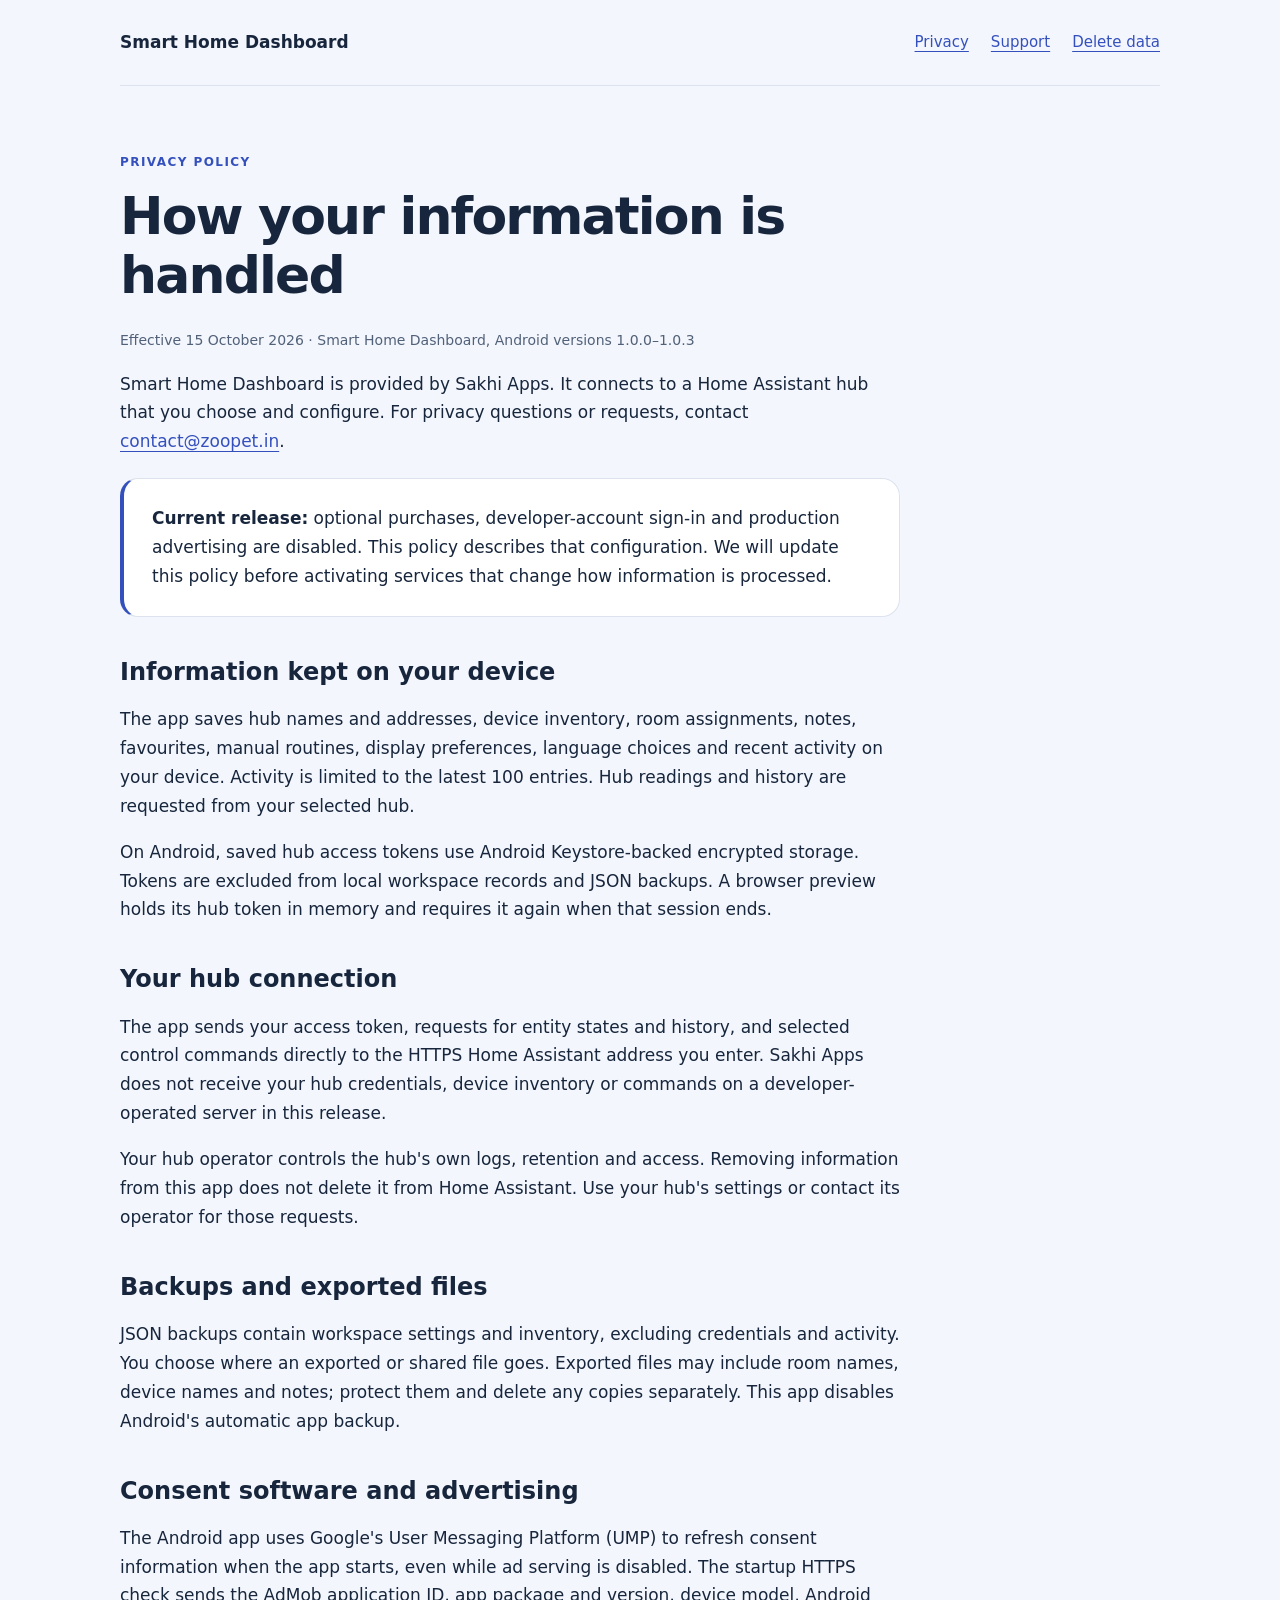
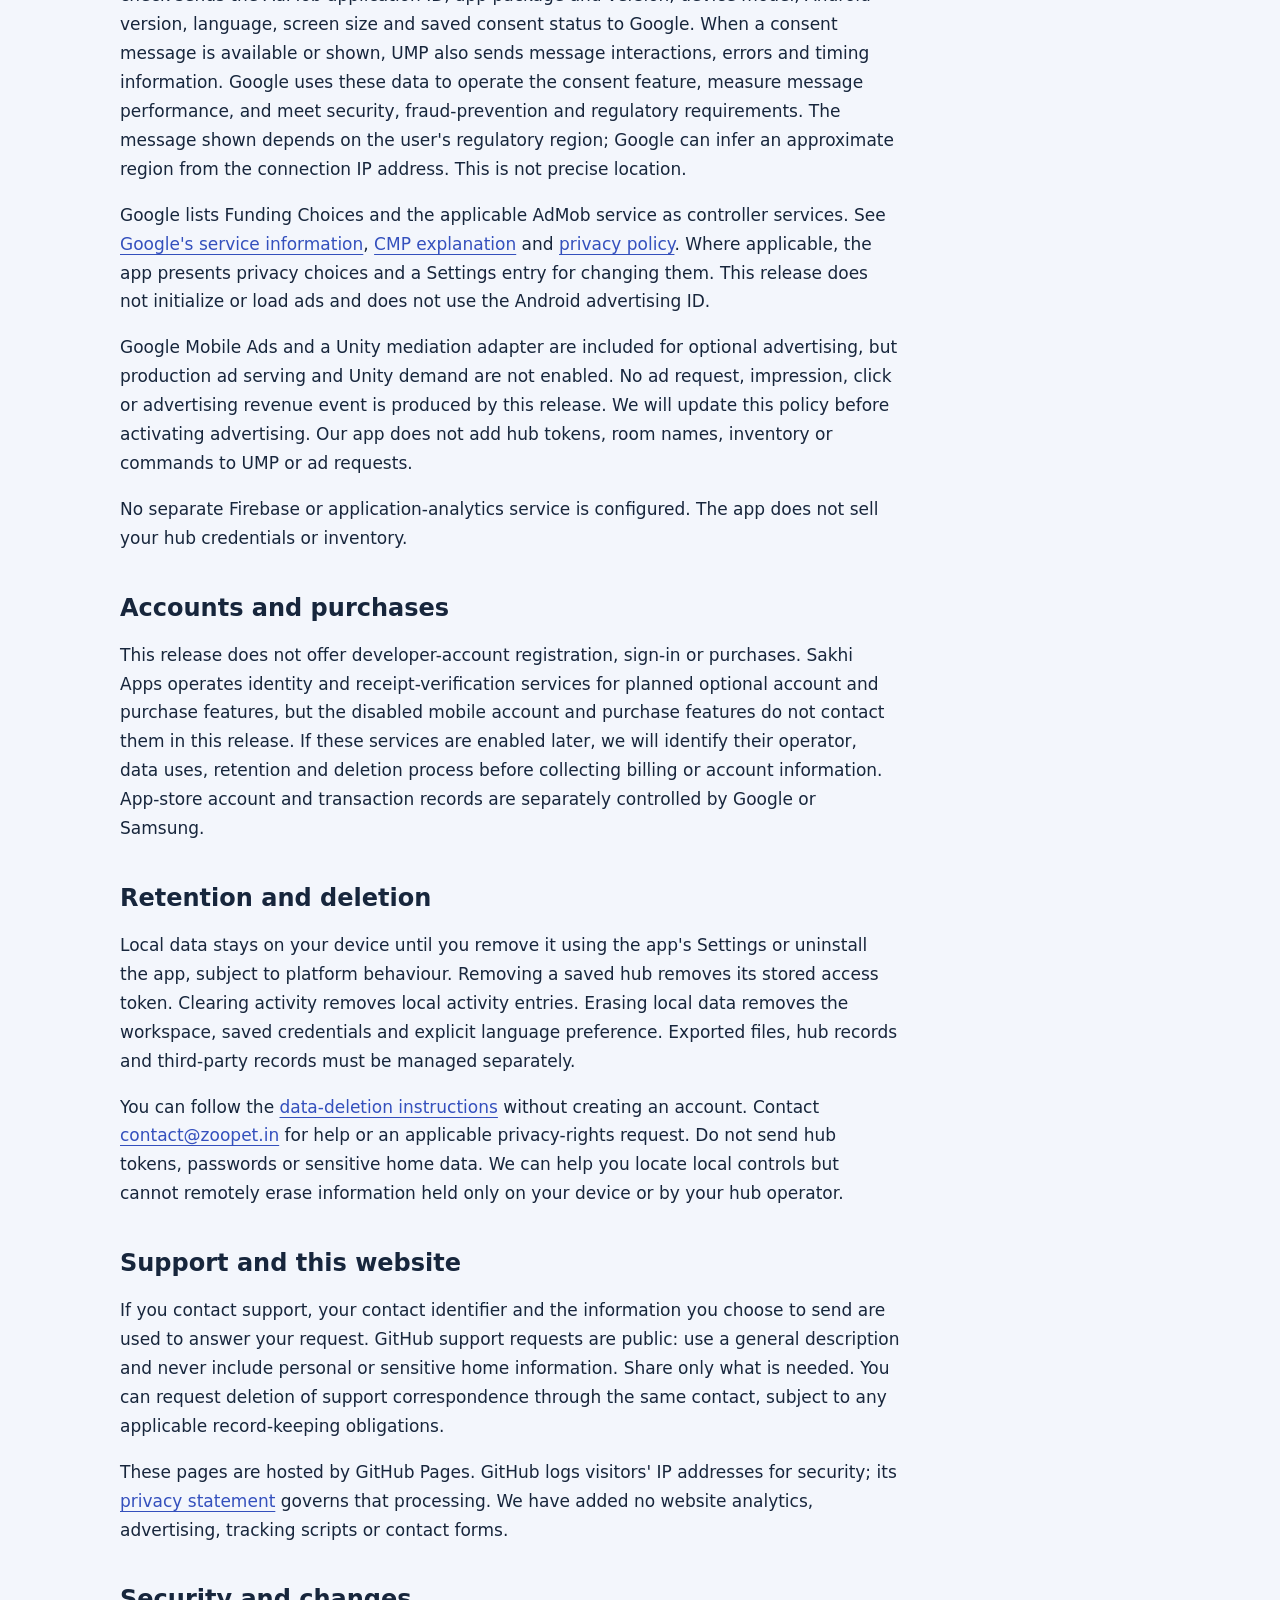
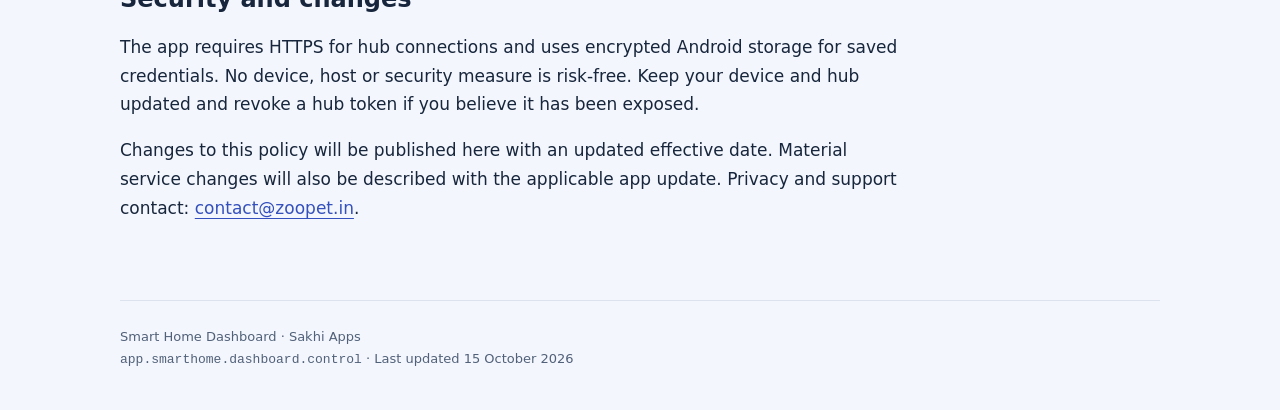
==== commit 45065ad5: "Clarify consent data processing for Smart Home Dashboard" ====
--- a/privacy.html
+++ b/privacy.html
@@ -1 +1 @@
-<!doctype html><html lang="en"><head><meta charset="utf-8"><meta name="viewport" content="width=device-width, initial-scale=1"><meta name="referrer" content="strict-origin-when-cross-origin"><title>Privacy policy · Smart Home Dashboard</title><meta name="description" content="Privacy, support and data controls for Smart Home Dashboard by Sakhi Apps."><link rel="stylesheet" href="styles.css"></head><body><header><a class="brand" href="index.html">Smart Home Dashboard</a><nav aria-label="Main navigation"><a href="privacy.html">Privacy</a><a href="support.html">Support</a><a href="data-deletion.html">Delete data</a></nav></header><main><article><p class="eyebrow">Privacy policy</p><h1>How your information is handled</h1><p class="meta">Effective 15 October 2026 · Smart Home Dashboard, Android versions 1.0.0–1.0.2</p><p>Smart Home Dashboard is provided by Sakhi Apps. It connects to a Home Assistant hub that you choose and configure. For privacy questions or requests, contact <a class="contact" href="mailto:contact@zoopet.in">contact@zoopet.in</a>.</p><div class="notice"><strong>Current release:</strong> optional purchases, developer-account sign-in and production advertising are disabled. This policy describes that configuration. We will update this policy before activating services that change how information is processed.</div><h2>Information kept on your device</h2><p>The app saves hub names and addresses, device inventory, room assignments, notes, favourites, manual routines, display preferences, language choices and recent activity on your device. Activity is limited to the latest 100 entries. Hub readings and history are requested from your selected hub.</p><p>On Android, saved hub access tokens use Android Keystore-backed encrypted storage. Tokens are excluded from local workspace records and JSON backups. A browser preview holds its hub token in memory and requires it again when that session ends.</p><h2>Your hub connection</h2><p>The app sends your access token, requests for entity states and history, and selected control commands directly to the HTTPS Home Assistant address you enter. Sakhi Apps does not receive your hub credentials, device inventory or commands on a developer-operated server in this release.</p><p>Your hub operator controls the hub's own logs, retention and access. Removing information from this app does not delete it from Home Assistant. Use your hub's settings or contact its operator for those requests.</p><h2>Backups and exported files</h2><p>JSON backups contain workspace settings and inventory, excluding credentials and activity. You choose where an exported or shared file goes. Exported files may include room names, device names and notes; protect them and delete any copies separately. This app disables Android's automatic app backup.</p><h2>Consent software and advertising</h2><p>The Android app uses Google's User Messaging Platform (UMP) to refresh consent information when the app starts, even while ad serving is disabled. The startup HTTPS check sends the AdMob application ID, app package and version, device model, Android version, language, screen size and saved consent status to Google. When a consent message is available or shown, UMP also sends message interactions, errors and timing information. Google uses these data to operate the consent feature, measure message performance, and meet security, fraud-prevention and regulatory requirements. The message shown depends on the user's regulatory region; Google can infer an approximate region from the connection IP address. This is not precise location.</p><p>Google lists Funding Choices and the applicable AdMob service as controller services. See <a href="https://business.safety.google/adsservices/">Google's service information</a>, <a href="https://support.google.com/admob/answer/16918505?hl=en">CMP explanation</a> and <a href="https://policies.google.com/privacy">privacy policy</a>. Where applicable, the app presents privacy choices and a Settings entry for changing them. This release does not initialize or load ads and does not use the Android advertising ID.</p><p>Google Mobile Ads and a Unity mediation adapter are included for optional advertising, but production ad serving and Unity demand are not enabled. No ad request, impression, click or advertising revenue event is produced by this release. We will update this policy before activating advertising. Our app does not add hub tokens, room names, inventory or commands to UMP or ad requests.</p><p>No separate Firebase or application-analytics service is configured. The app does not sell your hub credentials or inventory.</p><h2>Accounts and purchases</h2><p>This release does not offer developer-account registration, sign-in or purchases. Sakhi Apps operates identity and receipt-verification services for planned optional account and purchase features, but the disabled mobile account and purchase features do not contact them in this release. If these services are enabled later, we will identify their operator, data uses, retention and deletion process before collecting billing or account information. App-store account and transaction records are separately controlled by Google or Samsung.</p><h2>Retention and deletion</h2><p>Local data stays on your device until you remove it using the app's Settings or uninstall the app, subject to platform behaviour. Removing a saved hub removes its stored access token. Clearing activity removes local activity entries. Erasing local data removes the workspace, saved credentials and explicit language preference. Exported files, hub records and third-party records must be managed separately.</p><p>You can follow the <a href="data-deletion.html">data-deletion instructions</a> without creating an account. Contact <a class="contact" href="mailto:contact@zoopet.in">contact@zoopet.in</a> for help or an applicable privacy-rights request. Do not send hub tokens, passwords or sensitive home data. We can help you locate local controls but cannot remotely erase information held only on your device or by your hub operator.</p><h2>Support and this website</h2><p>If you contact support, your contact identifier and the information you choose to send are used to answer your request. GitHub support requests are public: use a general description and never include personal or sensitive home information. Share only what is needed. You can request deletion of support correspondence through the same contact, subject to any applicable record-keeping obligations.</p><p>These pages are hosted by GitHub Pages. GitHub logs visitors' IP addresses for security; its <a href="https://docs.github.com/en/site-policy/privacy-policies/github-general-privacy-statement">privacy statement</a> governs that processing. We have added no website analytics, advertising, tracking scripts or contact forms.</p><h2>Security and changes</h2><p>The app requires HTTPS for hub connections and uses encrypted Android storage for saved credentials. No device, host or security measure is risk-free. Keep your device and hub updated and revoke a hub token if you believe it has been exposed.</p><p>Changes to this policy will be published here with an updated effective date. Material service changes will also be described with the applicable app update. Privacy and support contact: <a class="contact" href="mailto:contact@zoopet.in">contact@zoopet.in</a>.</p></article></main><footer>Smart Home Dashboard · Sakhi Apps<br><code>app.smarthome.dashboard.control</code> · Last updated 15 October 2026</footer></body></html>+<!doctype html><html lang="en"><head><meta charset="utf-8"><meta name="viewport" content="width=device-width, initial-scale=1"><meta name="referrer" content="strict-origin-when-cross-origin"><title>Privacy policy · Smart Home Dashboard</title><meta name="description" content="Privacy, support and data controls for Smart Home Dashboard by Sakhi Apps."><link rel="stylesheet" href="styles.css"></head><body><header><a class="brand" href="index.html">Smart Home Dashboard</a><nav aria-label="Main navigation"><a href="privacy.html">Privacy</a><a href="support.html">Support</a><a href="data-deletion.html">Delete data</a></nav></header><main><article><p class="eyebrow">Privacy policy</p><h1>How your information is handled</h1><p class="meta">Effective 15 October 2026 · Smart Home Dashboard, Android versions 1.0.0–1.0.3</p><p>Smart Home Dashboard is provided by Sakhi Apps. It connects to a Home Assistant hub that you choose and configure. For privacy questions or requests, contact <a class="contact" href="mailto:contact@zoopet.in">contact@zoopet.in</a>.</p><div class="notice"><strong>Current release:</strong> optional purchases, developer-account sign-in and production advertising are disabled. This policy describes that configuration. We will update this policy before activating services that change how information is processed.</div><h2>Information kept on your device</h2><p>The app saves hub names and addresses, device inventory, room assignments, notes, favourites, manual routines, display preferences, language choices and recent activity on your device. Activity is limited to the latest 100 entries. Hub readings and history are requested from your selected hub.</p><p>On Android, saved hub access tokens use Android Keystore-backed encrypted storage. Tokens are excluded from local workspace records and JSON backups. A browser preview holds its hub token in memory and requires it again when that session ends.</p><h2>Your hub connection</h2><p>The app sends your access token, requests for entity states and history, and selected control commands directly to the HTTPS Home Assistant address you enter. Sakhi Apps does not receive your hub credentials, device inventory or commands on a developer-operated server in this release.</p><p>Your hub operator controls the hub's own logs, retention and access. Removing information from this app does not delete it from Home Assistant. Use your hub's settings or contact its operator for those requests.</p><h2>Backups and exported files</h2><p>JSON backups contain workspace settings and inventory, excluding credentials and activity. You choose where an exported or shared file goes. Exported files may include room names, device names and notes; protect them and delete any copies separately. This app disables Android's automatic app backup.</p><h2>Consent software and advertising</h2><p>The Android app uses Google's User Messaging Platform (UMP) to refresh consent information when the app starts, even while ad serving is disabled. The startup HTTPS check sends the AdMob application ID, app package and version, device model, Android version, language, screen size and saved consent status to Google. When a consent message is available or shown, UMP also sends message interactions, errors and timing information. Google uses these data to operate the consent feature, measure message performance, and meet security, fraud-prevention and regulatory requirements. The message shown depends on the user's regulatory region; Google can infer an approximate region from the connection IP address. This is not precise location.</p><p>Google lists Funding Choices and the applicable AdMob service as controller services. See <a href="https://business.safety.google/adsservices/">Google's service information</a>, <a href="https://support.google.com/admob/answer/16918505?hl=en">CMP explanation</a> and <a href="https://policies.google.com/privacy">privacy policy</a>. Where applicable, the app presents privacy choices and a Settings entry for changing them. This release does not initialize or load ads and does not use the Android advertising ID.</p><p>Google Mobile Ads and a Unity mediation adapter are included for optional advertising, but production ad serving and Unity demand are not enabled. No ad request, impression, click or advertising revenue event is produced by this release. We will update this policy before activating advertising. Our app does not add hub tokens, room names, inventory or commands to UMP or ad requests.</p><p>No separate Firebase or application-analytics service is configured. The app does not sell your hub credentials or inventory.</p><h2>Accounts and purchases</h2><p>This release does not offer developer-account registration, sign-in or purchases. Sakhi Apps operates identity and receipt-verification services for planned optional account and purchase features, but the disabled mobile account and purchase features do not contact them in this release. If these services are enabled later, we will identify their operator, data uses, retention and deletion process before collecting billing or account information. App-store account and transaction records are separately controlled by Google or Samsung.</p><h2>Retention and deletion</h2><p>Local data stays on your device until you remove it using the app's Settings or uninstall the app, subject to platform behaviour. Removing a saved hub removes its stored access token. Clearing activity removes local activity entries. Erasing local data removes the workspace, saved credentials and explicit language preference. Exported files, hub records and third-party records must be managed separately.</p><p>You can follow the <a href="data-deletion.html">data-deletion instructions</a> without creating an account. Contact <a class="contact" href="mailto:contact@zoopet.in">contact@zoopet.in</a> for help or an applicable privacy-rights request. Do not send hub tokens, passwords or sensitive home data. We can help you locate local controls but cannot remotely erase information held only on your device or by your hub operator.</p><h2>Support and this website</h2><p>If you contact support, your contact identifier and the information you choose to send are used to answer your request. GitHub support requests are public: use a general description and never include personal or sensitive home information. Share only what is needed. You can request deletion of support correspondence through the same contact, subject to any applicable record-keeping obligations.</p><p>These pages are hosted by GitHub Pages. GitHub logs visitors' IP addresses for security; its <a href="https://docs.github.com/en/site-policy/privacy-policies/github-general-privacy-statement">privacy statement</a> governs that processing. We have added no website analytics, advertising, tracking scripts or contact forms.</p><h2>Security and changes</h2><p>The app requires HTTPS for hub connections and uses encrypted Android storage for saved credentials. No device, host or security measure is risk-free. Keep your device and hub updated and revoke a hub token if you believe it has been exposed.</p><p>Changes to this policy will be published here with an updated effective date. Material service changes will also be described with the applicable app update. Privacy and support contact: <a class="contact" href="mailto:contact@zoopet.in">contact@zoopet.in</a>.</p></article></main><footer>Smart Home Dashboard · Sakhi Apps<br><code>app.smarthome.dashboard.control</code> · Last updated 15 October 2026</footer></body></html>
